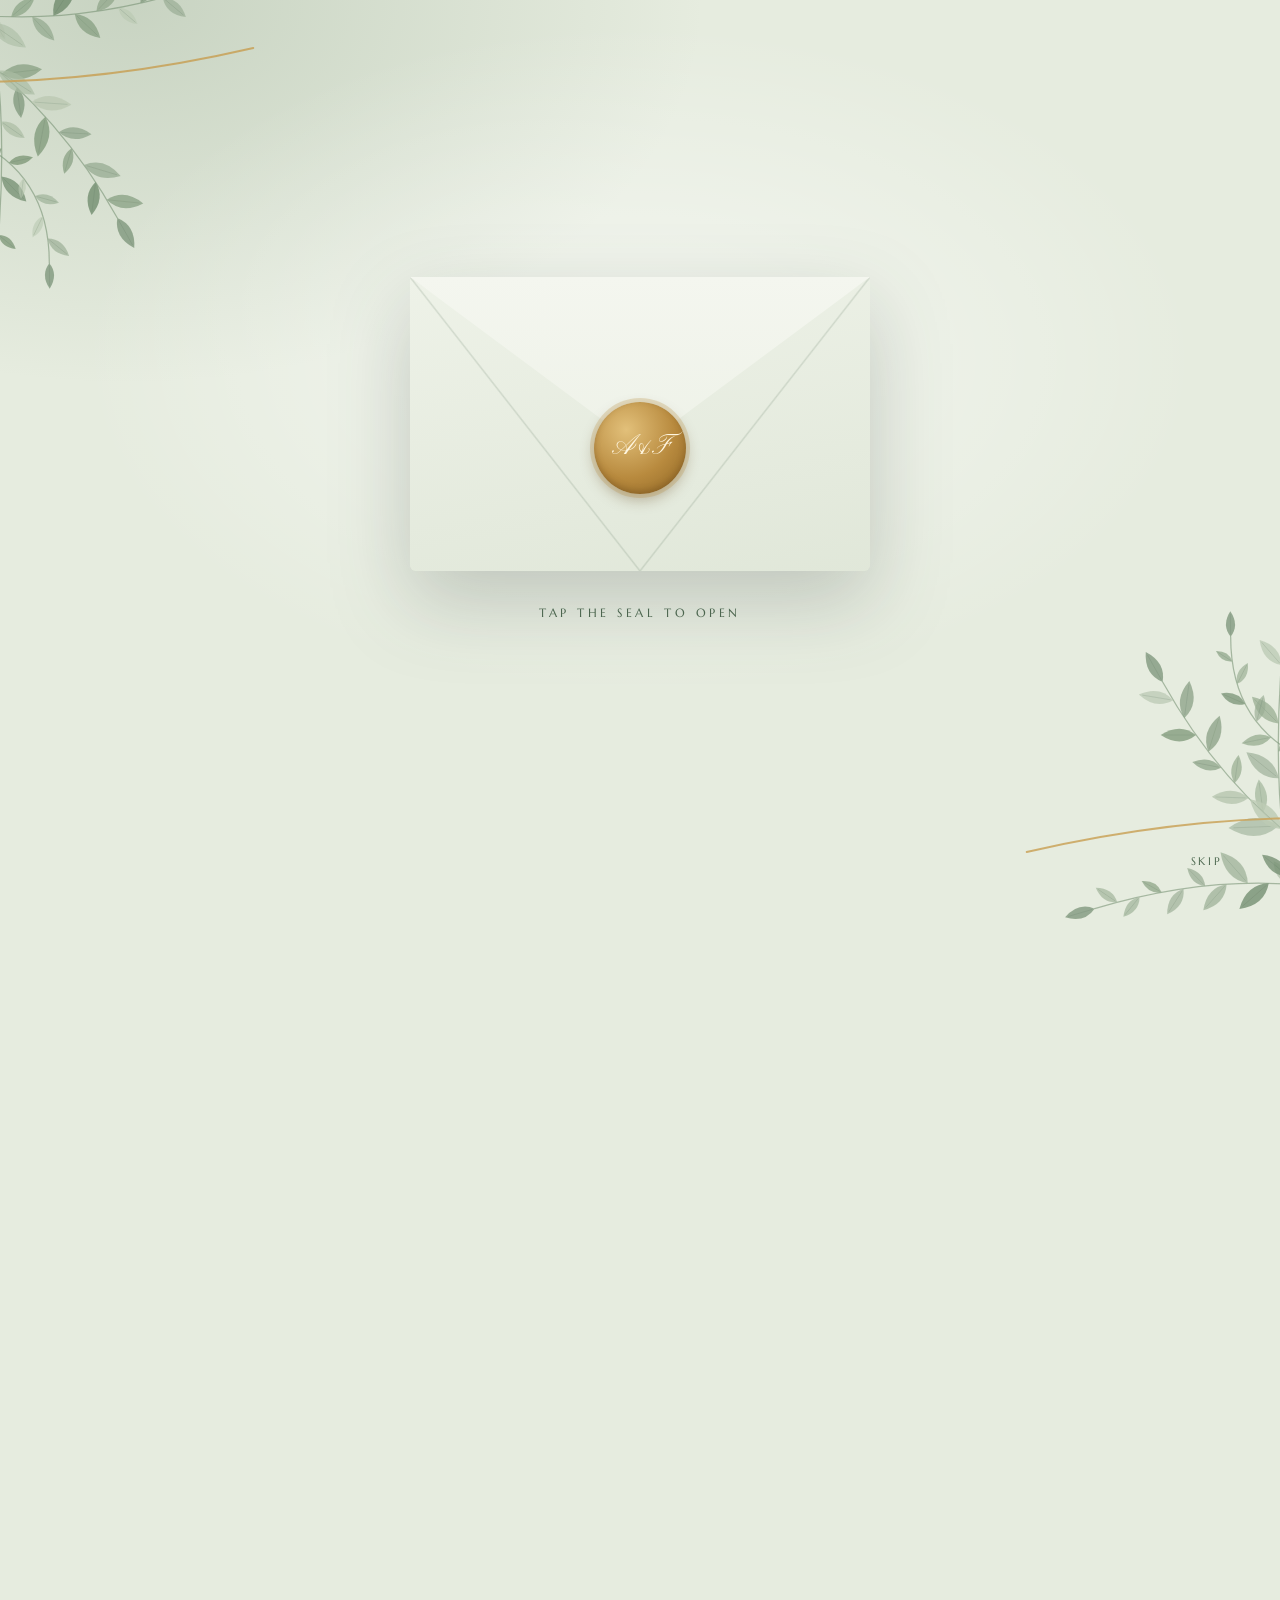
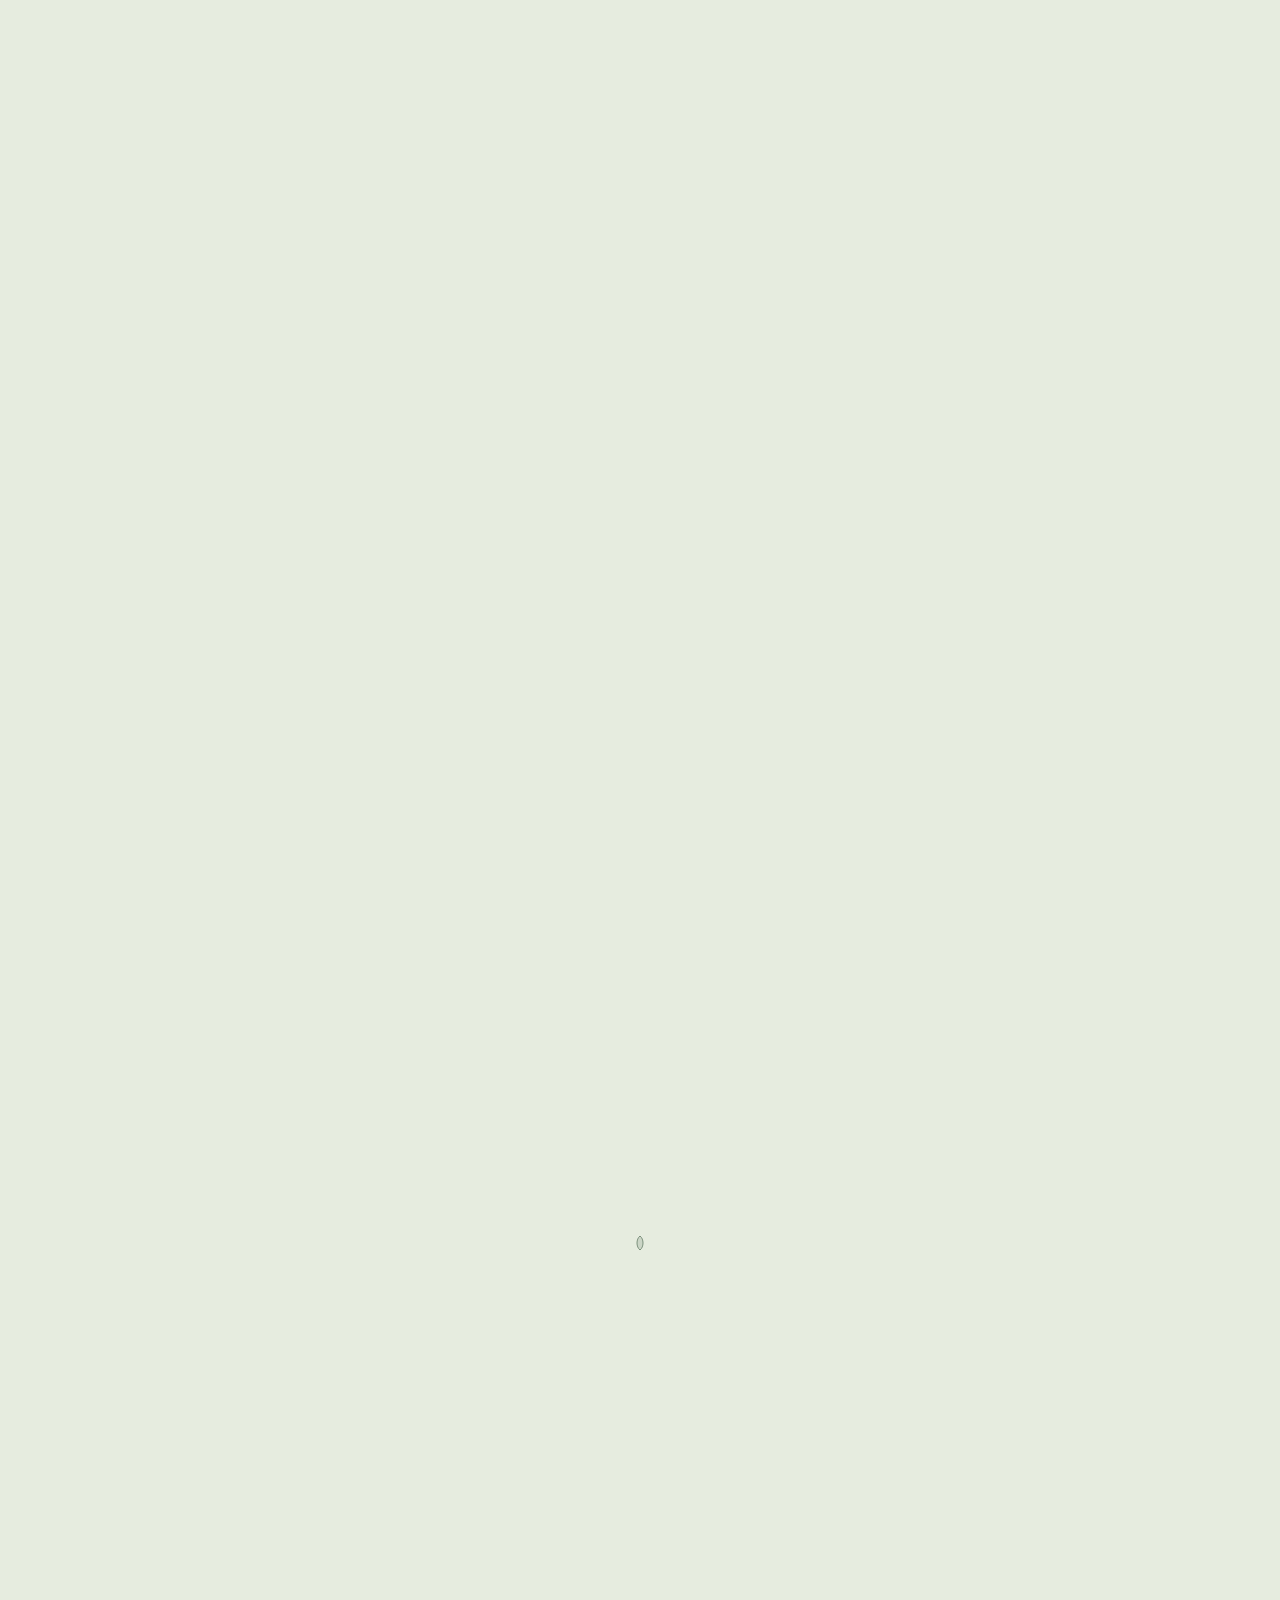
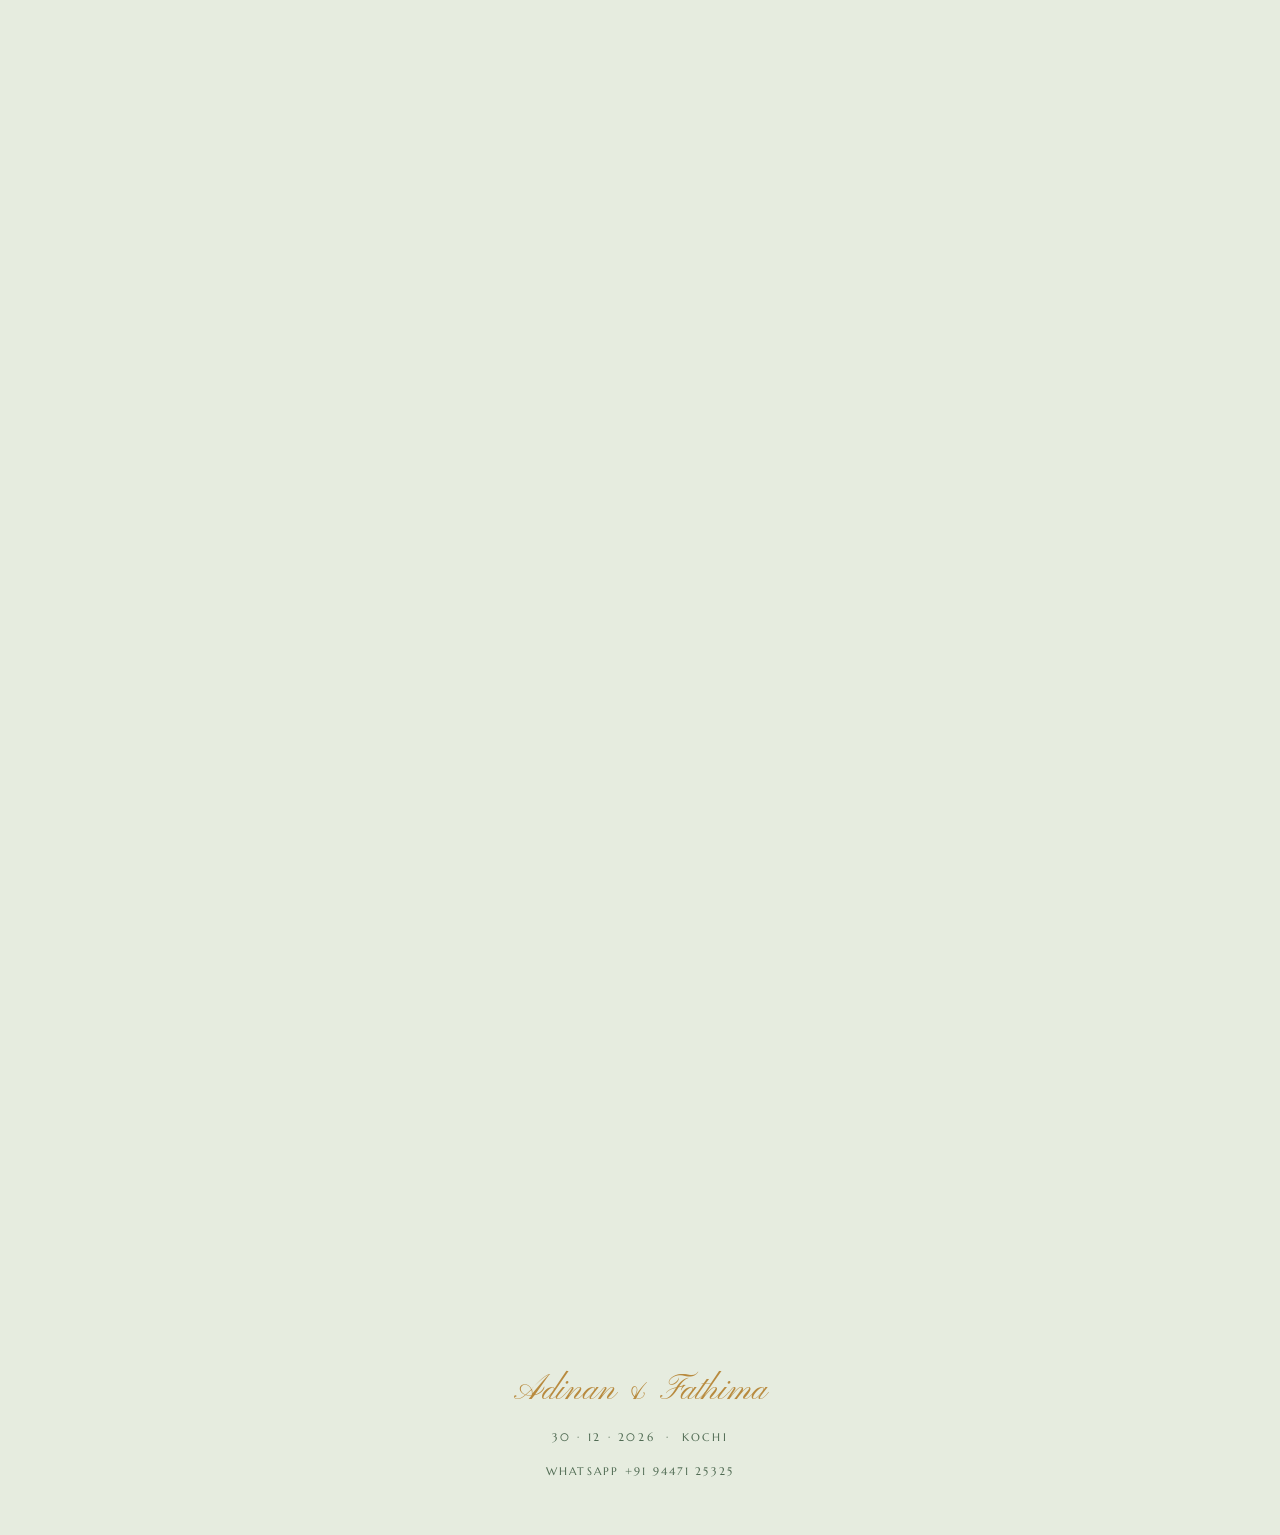
==== index.html @ 6f7add79 "Add bride, family sign-off and WhatsApp contact - Fathima Nazneen alongside Adinan AV in the envelop" ====
<!doctype html>
<html lang="en">
<head>
<meta charset="utf-8">
<meta name="viewport" content="width=device-width, initial-scale=1, viewport-fit=cover">
<title>Adinan &amp; Fathima's Engagement</title>
<meta name="description" content="Abdul Vahab & Najeema K invite you to the engagement of their son Adinan AV with Fathima Nazneen. 30 December 2026, 5:00 PM, CIAL Golf Course, Nedumbassery, Kochi.">
<meta property="og:title" content="Adinan &amp; Fathima's Engagement · 30 December 2026">
<meta property="og:description" content="5:00 PM · CIAL Golf Course, Nedumbassery, Kochi. Your presence and blessings would honour us.">
<meta property="og:type" content="website">
<meta name="theme-color" content="#e6ecdf">
<link rel="icon" href="favicon.svg" type="image/svg+xml">
<link rel="preconnect" href="https://fonts.googleapis.com">
<link rel="preconnect" href="https://fonts.gstatic.com" crossorigin>
<link rel="stylesheet" href="https://fonts.googleapis.com/css2?family=Pinyon+Script&family=Marcellus&family=EB+Garamond:ital,wght@0,400;0,500;1,400;1,500&display=swap">
<link rel="stylesheet" href="css/style.css">
<script>document.documentElement.classList.add("js")</script>
<script src="js/main.js" defer></script>
</head>
<body>
<div class="intro" id="intro" aria-label="Invitation envelope">
  <div class="leaves leaves--tl" aria-hidden="true"><svg viewBox="0 0 300 300" data-leaves="83"></svg></div>
  <div class="leaves leaves--br" aria-hidden="true"><svg viewBox="0 0 300 300" data-leaves="97"></svg></div>
  <div class="env">
    <div class="env__back"></div>
    <div class="env__letter" aria-hidden="true">
      <small>You are invited</small>
      <span class="script">Adinan</span>
      <small>&amp;</small>
      <span class="script">Fathima Nazneen</span>
      <small>30 · 12 · 2026</small>
    </div>
    <div class="env__front"></div>
    <div class="env__flap"></div>
    <button class="env__seal" type="button" id="intro-open" aria-label="Open the invitation">A&amp;F</button>
  </div>
  <p class="intro__hint">Tap the seal to open</p>
  <button class="intro__skip" type="button" id="intro-skip">Skip</button>
</div>
<div class="progress" aria-hidden="true"></div>
<header class="nav">
  <a class="nav__brand" href="index.html" aria-label="Home">A&amp;F</a>
  <button class="nav__toggle" type="button" aria-expanded="false" aria-controls="menu" aria-label="Menu">
    <svg viewBox="0 0 24 24" fill="none" stroke="currentColor" stroke-width="1.6" stroke-linecap="round"><path d="M4 8h16M4 16h16"/></svg>
  </button>
  <ul class="nav__links" id="menu">
    <li><a href="index.html" aria-current="page">Invitation</a></li>
    <li><a href="evening.html">The Evening</a></li>
    <li><a href="venue.html">Venue</a></li>
    <li><a href="rsvp.html">RSVP</a></li>
  </ul>
</header>

<main>
  <!-- Hero -->
  <section class="hero" aria-labelledby="hero-name">
    <canvas class="gold" data-seed="7" aria-hidden="true"></canvas>
    <div class="leaves leaves--tl" data-parallax="-.25" data-axis="x" aria-hidden="true"><svg viewBox="0 0 300 300" data-leaves="11"></svg></div>
    <div class="leaves leaves--br" data-parallax=".25" data-axis="x" aria-hidden="true"><svg viewBox="0 0 300 300" data-leaves="29"></svg></div>
    <div class="hero__inner">
      <p class="eyebrow" data-reveal="blur">You are invited to the engagement of</p>
      <h1 class="hero__name script gold-text" id="hero-name"><span>Adinan AV</span><span class="hero__amp">&amp;</span><span>Fathima Nazneen</span></h1>
      <p class="hero__meta" data-reveal style="--d:.9s"><span>30 December 2026</span><span>5:00 PM</span><span>Kochi</span></p>
    </div>
    <a class="scroll-cue" href="#letter">Scroll<i></i></a>
  </section>

  <!-- Letter -->
  <section class="section" id="letter">
    <article class="letter" data-reveal="zoom">
      <p class="eyebrow">Engagement Ceremony</p>
      <p class="salute" data-reveal style="--d:.15s">Dear Loved Ones,</p>
      <p data-reveal style="--d:.3s">We cordially invite you to witness the engagement of our son,</p>
      <p class="name script gold-text" data-reveal style="--d:.45s">Adinan AV</p>
      <p class="muted" data-reveal style="--d:.5s;font-style:italic">with</p>
      <p class="name script gold-text" data-reveal style="--d:.55s">Fathima Nazneen</p>
      <p data-reveal style="--d:.6s">Please join us for an evening of celebration and happiness.</p>
      <svg class="ornament" viewBox="0 0 180 18" aria-hidden="true" fill="none" stroke="currentColor" stroke-width="1" data-draw-host>
        <path data-draw d="M2 9h62M116 9h62"/>
        <path d="M90 2c-4 3-4 11 0 14c4-3 4-11 0-14z" fill="currentColor" fill-opacity=".25"/>
        <path d="M90 9c-6-5-14-5-20 0c6 5 14 5 20 0zM90 9c6-5 14-5 20 0c-6 5-14 5-20 0z" fill="currentColor" fill-opacity=".12"/>
      </svg>
    </article>
  </section>

  <!-- Details + countdown -->
  <section class="section" aria-labelledby="when-title">
    <svg class="vine" viewBox="0 0 120 1000" preserveAspectRatio="none" aria-hidden="true" data-draw-host>
      <path data-draw d="M60 0 C 10 120, 110 220, 60 340 S 10 560, 60 680 S 110 900, 60 1000"/>
    </svg>
    <div class="wrap wrap--wide">
      <p class="eyebrow" data-reveal>When &amp; where</p>
      <h2 class="title" id="when-title" data-reveal style="--d:.1s">An evening on the greens</h2>
      <div class="details panel" data-reveal style="--d:.2s">
        <div class="detail" data-reveal="left" style="--d:.35s">
          <svg viewBox="0 0 24 24" fill="none" stroke="currentColor" stroke-width="1.4" stroke-linecap="round" stroke-linejoin="round" aria-hidden="true"><rect x="3.5" y="5" width="17" height="15.5" rx="2.5"/><path d="M3.5 10h17M8 3v4M16 3v4"/></svg>
          <span class="detail__label">Date</span>
          <span class="detail__value">December 30, 2026</span>
          <span class="detail__sub">Wednesday</span>
        </div>
        <div class="detail" data-reveal style="--d:.45s">
          <svg viewBox="0 0 24 24" fill="none" stroke="currentColor" stroke-width="1.4" stroke-linecap="round" stroke-linejoin="round" aria-hidden="true"><circle cx="12" cy="12" r="8.5"/><path d="M12 7.5V12l3 2"/></svg>
          <span class="detail__label">Time</span>
          <span class="detail__value">5:00 PM</span>
          <span class="detail__sub">Evening</span>
        </div>
        <div class="detail detail--wide" data-reveal="right" style="--d:.55s">
          <svg viewBox="0 0 24 24" fill="none" stroke="currentColor" stroke-width="1.4" stroke-linecap="round" stroke-linejoin="round" aria-hidden="true"><path d="M12 21s-6.5-6.2-6.5-11a6.5 6.5 0 0 1 13 0c0 4.8-6.5 11-6.5 11z"/><circle cx="12" cy="10" r="2.3"/></svg>
          <span class="detail__label">Venue</span>
          <span class="detail__value">CIAL Golf Course<br>Nedumbassery, Kochi</span>
          <span class="detail__sub">Beside Cochin International Airport</span>
        </div>
      </div>

      <p class="eyebrow" data-reveal style="margin-top:2rem">Counting the days</p>
      <div class="countdown" data-countdown data-reveal="zoom" aria-label="Countdown to the engagement">
        <div class="unit"><b data-cd="d">--</b><span>Days</span></div>
        <div class="unit"><b data-cd="h">--</b><span>Hours</span></div>
        <div class="unit"><b data-cd="m">--</b><span>Mins</span></div>
        <div class="unit"><b data-cd="s">--</b><span>Secs</span></div>
      </div>
      <p class="lede muted" data-countdown-done hidden></p>
    </div>
  </section>

  <!-- Blessing -->
  <section class="section">
    <div class="wrap">
      <p class="lede" data-reveal="blur">Your presence and blessings would honour us greatly as we celebrate this new chapter in the lives of Adinan and Fathima Nazneen.</p>
      <svg class="ornament" viewBox="0 0 180 18" aria-hidden="true" fill="none" stroke="currentColor" stroke-width="1" data-draw-host>
        <path data-draw d="M2 9h62M116 9h62"/>
        <path d="M90 2c-4 3-4 11 0 14c4-3 4-11 0-14z" fill="currentColor" fill-opacity=".25"/>
      </svg>
      <p class="eyebrow" data-reveal>Your hosts</p>
      <p class="signoff__hosts" data-reveal style="--d:.15s"><span>Abdul Vahab</span> &amp; <span>Najeema K</span></p>
    </div>
  </section>

  <!-- With love from the family -->
  <section class="section" aria-labelledby="love-title" style="padding-top:1rem">
    <div class="wrap">
      <h2 class="love-title script gold-text" id="love-title" data-reveal="blur">With love</h2>
      <ul class="family">
        <li data-reveal style="--d:.05s">Salman AV</li>
        <li data-reveal style="--d:.1s">Safwan AV</li>
        <li data-reveal style="--d:.15s">Nazreen</li>
        <li data-reveal style="--d:.2s">Adhil Abdul Azeez</li>
        <li data-reveal style="--d:.25s">Ashik Abdul Azeez</li>
        <li data-reveal style="--d:.3s">Ayisha</li>
        <li data-reveal style="--d:.35s">Fathima</li>
      </ul>
      <p class="family__all" data-reveal="zoom" style="--d:.4s">&amp; the whole family<span>Puthen Veedu</span></p>
    </div>
  </section>

  <!-- Contact -->
  <section class="section" aria-labelledby="contact-title" style="padding-top:0">
    <div class="wrap">
      <div class="contact panel" data-reveal="zoom">
        <p class="eyebrow" id="contact-title">Contact</p>
        <p class="contact__number" id="wa-number">+91 94471 25325</p>
        <div class="actions">
          <a class="btn btn--primary" href="https://wa.me/919447125325" target="_blank" rel="noopener"><svg viewBox="0 0 24 24" fill="none" stroke="currentColor" stroke-width="1.6" stroke-linecap="round" stroke-linejoin="round" aria-hidden="true"><path d="M4 20l1.3-3.9A8 8 0 1 1 8 19z"/></svg>
            WhatsApp us
          </a>
          <button class="btn" type="button" data-copy="#wa-number"><span>Copy number</span></button>
        </div>
      </div>
    </div>
  </section>

  <!-- More pages -->
  <section class="section" aria-labelledby="more-title">
    <div class="wrap wrap--wide">
      <p class="eyebrow" data-reveal id="more-title">Plan your evening</p>
      <div class="cards">
        <a class="card-link" href="evening.html" data-reveal style="--d:.05s">
          <span class="eyebrow">Wednesday · 5:00 PM</span>
          <h3>The Evening</h3>
          <p>The date, the hour, and a reminder for your calendar.</p>
          <span class="arrow">Read more →</span>
        </a>
        <a class="card-link" href="venue.html" data-reveal style="--d:.15s">
          <span class="eyebrow">Nedumbassery</span>
          <h3>The Venue</h3>
          <p>How to reach CIAL Golf Course from the airport, Aluva and Kochi city.</p>
          <span class="arrow">Get directions →</span>
        </a>
        <a class="card-link" href="rsvp.html" data-reveal style="--d:.25s">
          <span class="eyebrow">Kindly reply</span>
          <h3>RSVP</h3>
          <p>Let the family know if you can join, and how many will come.</p>
          <span class="arrow">Reply now →</span>
        </a>
      </div>
    </div>
  </section>
</main>

<footer class="footer">
  <p class="script">Adinan &amp; Fathima</p>
  <small>30 · 12 · 2026 &nbsp;·&nbsp; Kochi</small>
  <a class="footer__contact" href="https://wa.me/919447125325" target="_blank" rel="noopener">WhatsApp +91 94471 25325</a>
</footer>
</body>
</html>
---- css/style.css ----
/* Adinan's engagement — shared styles.
   Layout: full-bleed scrolling "chapters" on a sage watercolour wash; each page opens with a
   leafy hero, content sits in a calm centred column, gold leaf and vines move with the scroll. */
:root {
  color-scheme: light;
  --wash: #e6ecdf;
  --paper: #f8faf4;
  --sage: #8fa58a;
  --sage-deep: #4f6a52;
  --ink: #26302a;
  --gold: #b88a3e;
  --gold-hi: #e2c07a;
  --line: rgba(79, 106, 82, .28);
  --dusk-1: #f6efe0;
  --dusk-2: #e9c9a0;
  --dusk-3: #6d7f8f;

  --f-script: "Pinyon Script", "Snell Roundhand", "Apple Chancery", cursive;
  --f-display: "Marcellus", "Trajan Pro", "Optima", Georgia, serif;
  --f-body: "EB Garamond", "Garamond", "Iowan Old Style", Georgia, serif;

  --step--1: clamp(.82rem, .78rem + .2vw, .9rem);
  --step-0: clamp(1.06rem, 1rem + .3vw, 1.2rem);
  --step-1: clamp(1.25rem, 1.15rem + .5vw, 1.45rem);
  --step-2: clamp(1.6rem, 1.3rem + 1.4vw, 2.2rem);
  --step-3: clamp(2.2rem, 1.6rem + 3vw, 3.4rem);
  --step-5: clamp(4rem, 2.6rem + 7vw, 7.5rem);

  --gutter: clamp(16px, 5vw, 48px);
  --ease: cubic-bezier(.2, .7, .2, 1);
}

*, *::before, *::after { box-sizing: border-box; }
@view-transition { navigation: auto; }

html { background: var(--wash); scroll-behavior: smooth; }
body {
  margin: 0;
  background:
    radial-gradient(60rem 40rem at 10% 0%, rgba(143,165,138,.35), transparent 60%),
    radial-gradient(50rem 40rem at 100% 100%, rgba(226,192,122,.18), transparent 60%),
    var(--wash);
  background-attachment: fixed;
  color: var(--ink);
  font-family: var(--f-body);
  font-size: var(--step-0);
  line-height: 1.6;
  overflow-x: hidden;
}
img, svg, canvas { max-width: 100%; }
a { color: inherit; }
p { margin: 0; }
h1, h2, h3 { margin: 0; font-weight: 400; text-wrap: balance; }

/* ---------- progress + nav ---------- */
.progress {
  position: fixed; inset: 0 0 auto 0; height: 2px; z-index: 50;
  background: linear-gradient(90deg, var(--gold), var(--gold-hi));
  transform-origin: 0 50%; transform: scaleX(var(--p, 0));
}
.nav {
  position: fixed; inset: 0 0 auto 0; z-index: 40;
  display: flex; align-items: center; justify-content: space-between; gap: 1rem;
  padding: calc(.8rem + env(safe-area-inset-top, 0px)) var(--gutter) .8rem;
  transition: background .4s, box-shadow .4s, padding .4s;
}
.nav.is-solid {
  background: rgba(248, 250, 244, .82);
  backdrop-filter: blur(10px); -webkit-backdrop-filter: blur(10px);
  box-shadow: 0 1px 0 var(--line);
}
.nav__brand { font-family: var(--f-script); font-size: 1.9rem; line-height: 1; text-decoration: none; color: var(--gold); }
.nav__links { display: flex; gap: clamp(.8rem, 2.5vw, 2rem); list-style: none; margin: 0; padding: 0; }
.nav__links a {
  font-family: var(--f-display); font-size: .74rem; letter-spacing: .22em; text-transform: uppercase;
  text-decoration: none; color: var(--sage-deep); padding-block: .4rem; position: relative;
}
.nav__links a::after {
  content: ""; position: absolute; left: 0; right: 0; bottom: 0; height: 1px; background: var(--gold);
  transform: scaleX(0); transform-origin: 0 50%; transition: transform .35s var(--ease);
}
.nav__links a:hover::after, .nav__links a[aria-current="page"]::after { transform: scaleX(1); }
.nav__toggle { display: none; }

@media (max-width: 680px) {
  .nav__toggle {
    display: grid; place-items: center; width: 44px; height: 44px; border-radius: 50%;
    border: 1px solid var(--line); background: rgba(255,255,255,.6); color: var(--sage-deep); cursor: pointer;
  }
  .nav__toggle svg { width: 20px; height: 20px; }
  .nav__links {
    position: fixed; inset: 0; z-index: -1;
    flex-direction: column; align-items: center; justify-content: center; gap: 2rem;
    background: rgba(248, 250, 244, .97);
    opacity: 0; visibility: hidden; transition: opacity .35s, visibility .35s;
  }
  .nav__links a { font-size: 1rem; }
  .nav.is-open .nav__links { opacity: 1; visibility: visible; }
}

/* ---------- shared building blocks ---------- */
.section { position: relative; padding: clamp(5rem, 12vw, 9rem) var(--gutter); }
.wrap { max-width: 40rem; margin: 0 auto; display: grid; gap: clamp(1.2rem, 3vw, 1.8rem); justify-items: center; text-align: center; }
.wrap--wide { max-width: 64rem; }
.wrap > * { min-width: 0; max-width: 100%; }

.eyebrow { font-family: var(--f-display); font-size: var(--step--1); letter-spacing: .32em; text-transform: uppercase; color: var(--sage-deep); }
.script { font-family: var(--f-script); }
.gold-text {
  background: linear-gradient(100deg, #9a6f2a 0%, var(--gold) 30%, var(--gold-hi) 50%, var(--gold) 70%, #8e6524 100%);
  background-size: 200% 100%;
  -webkit-background-clip: text; background-clip: text; color: transparent;
  animation: sheen 7s ease-in-out infinite;
}
@keyframes sheen { 0%, 100% { background-position: 0% 0; } 50% { background-position: 100% 0; } }

.title { font-family: var(--f-display); font-size: var(--step-3); line-height: 1.15; letter-spacing: .02em; }
.lede { font-size: var(--step-1); font-style: italic; text-wrap: pretty; }
.muted { color: var(--sage-deep); }

.ornament { width: 180px; height: 18px; color: var(--sage-deep); opacity: .7; }

.btn {
  display: inline-flex; align-items: center; gap: .55rem;
  font-family: var(--f-display); font-size: .78rem; letter-spacing: .18em; text-transform: uppercase;
  text-decoration: none; cursor: pointer;
  padding: .9rem 1.4rem; border-radius: 999px;
  border: 1px solid var(--sage-deep); color: var(--sage-deep); background: rgba(255,255,255,.5);
  transition: background .25s, color .25s, transform .25s, box-shadow .25s;
}
.btn svg { width: 16px; height: 16px; flex: none; }
.btn--primary { background: var(--sage-deep); color: var(--paper); }
.btn:hover { transform: translateY(-2px); box-shadow: 0 10px 22px -12px rgba(38,48,42,.55); }
.btn--primary:hover { background: var(--ink); border-color: var(--ink); }
.btn:not(.btn--primary):hover { background: var(--paper); }
.btn:focus-visible, a:focus-visible, button:focus-visible, input:focus-visible, textarea:focus-visible { outline: 2px solid var(--gold); outline-offset: 3px; }
.actions { display: flex; flex-wrap: wrap; gap: .8rem; justify-content: center; }

.panel {
  background: rgba(255,255,255,.5);
  border: 1px solid var(--line);
  border-radius: 20px;
  backdrop-filter: blur(3px); -webkit-backdrop-filter: blur(3px);
}

/* ---------- hero ---------- */
.hero {
  position: relative; min-height: 100svh;
  display: grid; place-items: center;
  padding: 7rem var(--gutter) 6rem;
  overflow: hidden; isolation: isolate;
}
.hero__inner { position: relative; z-index: 2; display: grid; gap: 1.2rem; justify-items: center; text-align: center; }
.hero__name { font-size: var(--step-5); line-height: 1; padding: .1em .25em; }
.hero__meta { font-family: var(--f-display); letter-spacing: .26em; text-transform: uppercase; font-size: var(--step--1); color: var(--sage-deep); display: flex; flex-wrap: wrap; justify-content: center; gap: .4rem 1rem; }
.hero__meta span + span::before { content: "·"; margin-right: 1rem; color: var(--gold); }
@media (max-width: 600px) {
  .hero__meta { flex-direction: column; align-items: center; }
  .hero__meta span + span::before { content: none; }
}
.hero canvas.gold { position: absolute; inset: 0; width: 100%; height: 100%; z-index: 0; pointer-events: none; }
.leaves { position: absolute; z-index: 1; pointer-events: none; width: clamp(200px, 38vw, 440px); }
.leaves--tl { top: -20px; left: -30px; }
.leaves--br { bottom: -20px; right: -30px; }
.leaves--br svg { transform: rotate(180deg); }
.leaves svg { width: 100%; height: auto; display: block; }

.scroll-cue {
  position: absolute; bottom: 1.6rem; left: 50%; translate: -50% 0; z-index: 2;
  display: grid; justify-items: center; gap: .5rem;
  font-family: var(--f-display); font-size: .68rem; letter-spacing: .3em; text-transform: uppercase; color: var(--sage-deep);
  text-decoration: none;
}
.scroll-cue i { width: 1px; height: 42px; background: linear-gradient(var(--sage-deep), transparent); transform-origin: top; animation: cue 2.2s var(--ease) infinite; }
@keyframes cue { 0% { transform: scaleY(0); } 50% { transform: scaleY(1); } 100% { transform: scaleY(1); opacity: 0; } }

/* ---------- invitation letter ---------- */
.letter {
  max-width: 40rem; margin: 0 auto; position: relative;
  background: var(--paper);
  border-radius: 6px;
  padding: clamp(2.5rem, 8vw, 4.5rem) clamp(1.4rem, 6vw, 4rem);
  box-shadow: 0 40px 80px -40px rgba(38,48,42,.4), 0 2px 6px rgba(38,48,42,.06);
  display: grid; gap: 1.4rem; justify-items: center; text-align: center;
  background-image:
    radial-gradient(28rem 18rem at 30% 30%, rgba(143,165,138,.16), transparent 70%),
    radial-gradient(22rem 16rem at 80% 80%, rgba(143,165,138,.14), transparent 70%);
}
.letter .salute { font-size: var(--step-1); font-style: italic; }
.letter .name { font-size: var(--step-3); line-height: 1.1; }

/* ---------- detail band ---------- */
.details { width: 100%; display: grid; grid-template-columns: repeat(3, 1fr); }
.detail { display: grid; justify-items: center; align-content: start; gap: .35rem; padding: 1.4rem 1rem; min-width: 0; }
.detail + .detail { border-left: 1px solid var(--line); }
.detail svg { width: 28px; height: 28px; color: var(--sage-deep); }
.detail__label { font-family: var(--f-display); font-size: .7rem; letter-spacing: .24em; text-transform: uppercase; color: var(--sage-deep); }
.detail__value { font-style: italic; font-weight: 500; line-height: 1.3; }
.detail__sub { font-size: var(--step--1); color: var(--sage-deep); line-height: 1.3; }
@media (max-width: 600px) {
  .details { grid-template-columns: 1fr 1fr; }
  .detail--wide { grid-column: 1 / -1; border-left: 0 !important; border-top: 1px solid var(--line); }
}

/* ---------- countdown ---------- */
.countdown { display: flex; gap: clamp(.4rem, 2vw, 1rem); justify-content: center; }
.unit {
  display: grid; justify-items: center; width: clamp(4rem, 18vw, 6rem); padding-block: .8rem .6rem;
  border-radius: 14px; background: linear-gradient(180deg, rgba(255,255,255,.8), rgba(255,255,255,.35));
  border: 1px solid rgba(184,138,62,.35);
}
.unit b { font-family: var(--f-display); font-weight: 400; font-size: clamp(1.6rem, 1.1rem + 2.2vw, 2.6rem); font-variant-numeric: tabular-nums; line-height: 1.1; }
.unit span { font-family: var(--f-display); font-size: .62rem; letter-spacing: .2em; text-transform: uppercase; color: var(--sage-deep); }

/* ---------- page cards (links to other pages) ---------- */
.cards { display: grid; grid-template-columns: repeat(auto-fit, minmax(min(100%, 15rem), 1fr)); gap: 1.2rem; width: 100%; }
.card-link {
  display: grid; gap: .6rem; text-align: left; text-decoration: none;
  padding: 1.8rem 1.6rem; border-radius: 20px;
  background: rgba(255,255,255,.55); border: 1px solid var(--line);
  transition: transform .4s var(--ease), box-shadow .4s, background .4s;
}
.card-link:hover { transform: translateY(-6px); background: var(--paper); box-shadow: 0 24px 40px -24px rgba(38,48,42,.45); }
.card-link .eyebrow { font-size: .7rem; }
.card-link h3 { font-family: var(--f-script); font-size: 2.4rem; line-height: 1.1; color: var(--ink); }
.card-link p { color: var(--sage-deep); font-size: var(--step--1); }
.card-link .arrow { font-family: var(--f-display); font-size: .72rem; letter-spacing: .2em; text-transform: uppercase; color: var(--gold); }

/* ---------- vine drawn on scroll ---------- */
.vine { position: absolute; left: 50%; top: 0; height: 100%; width: 120px; translate: -50% 0; z-index: -1; pointer-events: none; opacity: .5; }
.vine path { fill: none; stroke: var(--gold); stroke-width: 1.4; stroke-linecap: round; }

/* ---------- sign-off ---------- */
.signoff__hosts { font-family: var(--f-script); font-size: var(--step-3); line-height: 1.2; }
.signoff__hosts span { white-space: nowrap; }

/* ---------- footer ---------- */
.footer { text-align: center; padding: 3rem var(--gutter) calc(3rem + env(safe-area-inset-bottom, 0px)); display: grid; gap: .6rem; justify-items: center; }
.footer .script { font-size: 2.2rem; color: var(--gold); }
.footer small { font-family: var(--f-display); letter-spacing: .24em; text-transform: uppercase; font-size: .68rem; color: var(--sage-deep); }

/* ---------- scroll reveal ---------- */
.js [data-reveal] {
  opacity: 0; transform: translateY(28px);
  transition: opacity 1s var(--ease), transform 1s var(--ease), filter 1s var(--ease);
  transition-delay: var(--d, 0s);
}
.js [data-reveal="left"]  { transform: translateX(-40px); }
.js [data-reveal="right"] { transform: translateX(40px); }
.js [data-reveal="zoom"]  { transform: scale(.94); }
.js [data-reveal="blur"]  { transform: none; filter: blur(8px); }
.js [data-reveal].is-in { opacity: 1; transform: none; filter: none; }

.js .hero__name { animation: write 2.2s cubic-bezier(.6,.1,.3,1) .3s both, sheen 7s ease-in-out 2.5s infinite; }
@keyframes write { from { clip-path: inset(-30% 100% -30% -15%); transform: translateY(8px); } to { clip-path: inset(-30% -20% -30% -15%); transform: none; } }

@media (prefers-reduced-motion: reduce) {
  html { scroll-behavior: auto; }
  .js [data-reveal], .js .hero__name { opacity: 1 !important; transform: none !important; filter: none !important; animation: none !important; transition: none !important; }
  .gold-text, .scroll-cue i { animation: none; }
  [data-parallax] { transform: none !important; }
}

/* ---------- The Evening page ---------- */
.dusk { position: fixed; inset: 0; z-index: -1; pointer-events: none;
  background: linear-gradient(180deg, var(--dusk-1), var(--dusk-2) 60%, var(--dusk-3));
  opacity: var(--dusk, 0); }
.bigdate { display: grid; justify-items: center; line-height: .9; }
.bigdate__day { font-family: var(--f-display); font-size: clamp(7rem, 4rem + 18vw, 14rem); color: var(--ink); }
.bigdate__month { font-family: var(--f-script); font-size: var(--step-3); color: var(--gold); margin-top: -.3em; }
.bigdate__year { font-family: var(--f-display); letter-spacing: .6em; margin-right: -.6em; font-size: var(--step-0); color: var(--sage-deep); }
.clock { width: min(240px, 60vw); height: auto; }
.clock .face { fill: rgba(255,255,255,.6); stroke: var(--line); }
.clock .tick { stroke: var(--sage-deep); stroke-width: 1.5; stroke-linecap: round; }
.clock .hand { stroke: var(--ink); stroke-linecap: round; transform-origin: 100px 100px; }
.clock .hand--h { stroke-width: 4; }
.clock .hand--m { stroke-width: 2.5; }
.clock .pin { fill: var(--gold); }
.sun { width: 90px; height: 90px; border-radius: 50%;
  background: radial-gradient(circle at 40% 40%, #fff2cf, var(--gold-hi) 45%, var(--gold) 80%);
  box-shadow: 0 0 60px 20px rgba(226,192,122,.45); }
.horizon { position: relative; width: 100%; max-width: 40rem; height: 200px; overflow: hidden; border-bottom: 1px solid var(--line); }
.horizon .sun { position: absolute; left: 50%; translate: -50% 0; top: var(--sun-y, 20px); }

/* ---------- Venue page ---------- */
.route { width: 100%; max-width: 46rem; height: auto; }
.route .road { fill: none; stroke: var(--line); stroke-width: 10; stroke-linecap: round; }
.route .drawn { fill: none; stroke: var(--gold); stroke-width: 3; stroke-linecap: round; }
.route .stop { fill: var(--paper); stroke: var(--sage-deep); stroke-width: 2; }
.route text { font-family: var(--f-display); font-size: 13px; letter-spacing: .14em; text-transform: uppercase; fill: var(--sage-deep); }
.route .pin { fill: var(--gold); }
.address { padding: 1.8rem 1.6rem; display: grid; gap: .5rem; justify-items: center; width: 100%; max-width: 30rem; }
.address strong { font-family: var(--f-script); font-weight: 400; font-size: clamp(2.2rem, 1.8rem + 2vw, 2.8rem); line-height: 1.1; }
.address__line { font-style: italic; }
.ways { display: grid; grid-template-columns: repeat(auto-fit, minmax(min(100%, 16rem), 1fr)); gap: 1.2rem; width: 100%; text-align: left; }
.way { padding: 1.6rem; display: grid; gap: .5rem; align-content: start; }
.way h3 { font-family: var(--f-display); font-size: 1rem; letter-spacing: .14em; text-transform: uppercase; color: var(--sage-deep); }

/* ---------- RSVP page ---------- */
.form { width: 100%; max-width: 32rem; padding: clamp(1.6rem, 5vw, 2.6rem); display: grid; gap: 1.3rem; text-align: left; }
.field { display: grid; gap: .4rem; }
.field label, .field legend { font-family: var(--f-display); font-size: .72rem; letter-spacing: .2em; text-transform: uppercase; color: var(--sage-deep); padding: 0; }
.field input[type="text"], .field input[type="tel"], .field textarea {
  font: inherit; color: var(--ink); width: 100%;
  padding: .75rem .9rem; border-radius: 12px; border: 1px solid var(--line); background: rgba(255,255,255,.75);
}
.field textarea { min-height: 6rem; resize: vertical; }
fieldset.field { border: 0; margin: 0; padding: 0; }
.choice { display: flex; flex-wrap: wrap; gap: .6rem; }
.choice label {
  flex: 1 1 10rem; display: flex; gap: .6rem; align-items: center; cursor: pointer;
  font-family: var(--f-body); font-size: var(--step-0); letter-spacing: 0; text-transform: none; color: var(--ink);
  padding: .75rem .9rem; border-radius: 12px; border: 1px solid var(--line); background: rgba(255,255,255,.6);
  transition: border-color .2s, background .2s;
}
.choice input { accent-color: var(--sage-deep); }
.choice label:has(input:checked) { border-color: var(--sage-deep); background: var(--paper); }
.stepper { display: inline-flex; align-items: center; border: 1px solid var(--line); border-radius: 999px; background: rgba(255,255,255,.75); width: max-content; }
.stepper button { width: 44px; height: 44px; border: 0; background: none; font-size: 1.3rem; color: var(--sage-deep); cursor: pointer; border-radius: 50%; }
.stepper output { min-width: 2.5rem; text-align: center; font-family: var(--f-display); font-size: 1.2rem; font-variant-numeric: tabular-nums; }
.error { color: #9a3b2a; font-size: var(--step--1); }
.result { width: 100%; max-width: 32rem; padding: 1.8rem; display: grid; gap: 1rem; justify-items: center; }
.result pre { white-space: pre-wrap; font-family: var(--f-body); font-size: var(--step-0); text-align: left; margin: 0; width: 100%; padding: 1rem; border-radius: 12px; background: rgba(255,255,255,.75); border: 1px dashed var(--line); }


/* ---------- envelope intro (home page) ---------- */
:root { --env: #eef2e8; --env-shade: #dbe3d3; --env-edge: rgba(79,106,82,.18); }
.intro { display: none; }
.js .intro {
  position: fixed; inset: 0; z-index: 100;
  display: grid; place-items: center; align-content: center; gap: 2rem;
  padding: 16px;
  background:
    radial-gradient(50rem 30rem at 50% 40%, rgba(255,255,255,.55), transparent 70%),
    radial-gradient(60rem 40rem at 10% 0%, rgba(143,165,138,.35), transparent 60%),
    var(--wash);
  transition: opacity .8s var(--ease), visibility .8s;
}
.intro.is-done { opacity: 0; visibility: hidden; pointer-events: none; }
.intro .leaves { width: clamp(160px, 30vw, 340px); opacity: .9; }
.intro__hint {
  font-family: var(--f-display); font-size: .74rem; letter-spacing: .3em; text-transform: uppercase; color: var(--sage-deep);
  animation: hint 2.4s ease-in-out infinite;
}
@keyframes hint { 50% { opacity: .45; } }
.intro__skip {
  position: absolute; right: var(--gutter); bottom: calc(1.4rem + env(safe-area-inset-bottom, 0px));
  font-family: var(--f-display); font-size: .7rem; letter-spacing: .24em; text-transform: uppercase;
  background: none; border: 0; color: var(--sage-deep); cursor: pointer; padding: .6rem;
}

.env {
  --w: min(84vw, 460px);
  position: relative; width: var(--w); height: calc(var(--w) * .64);
  perspective: 1400px;
  filter: drop-shadow(0 30px 40px rgba(38,48,42,.22));
  animation: env-in 1s var(--ease) both;
}
@keyframes env-in { from { transform: translateY(30px) scale(.96); opacity: 0; } }
.env > * { position: absolute; }
.env__back { inset: 0; background: var(--env-shade); border-radius: 6px; }
.env__letter {
  left: 6%; right: 6%; top: 6%; height: 88%;
  background: var(--paper); border-radius: 4px;
  display: grid; place-content: center; justify-items: center; gap: .3rem; text-align: center;
  box-shadow: 0 1px 4px rgba(38,48,42,.12);
  background-image: radial-gradient(14rem 8rem at 50% 50%, rgba(143,165,138,.16), transparent 70%);
  transition: transform 1s var(--ease) .95s;
  z-index: 2;
}
.env__letter .script { font-size: calc(var(--w) * .13); line-height: 1.1; color: var(--gold); }
.env__letter small { font-family: var(--f-display); font-size: .66rem; letter-spacing: .26em; text-transform: uppercase; color: var(--sage-deep); }
.env__front {
  inset: 0; z-index: 3; border-radius: 0 0 6px 6px;
  background: linear-gradient(170deg, var(--env), var(--env-shade) 140%);
  clip-path: polygon(0 0, 50% 56%, 100% 0, 100% 100%, 0 100%);
}
.env__front::after {
  /* the two side folds */
  content: ""; position: absolute; inset: 0;
  background:
    linear-gradient(to top right, transparent 49.6%, var(--env-edge) 50%, transparent 50.4%) left bottom / 50% 100% no-repeat,
    linear-gradient(to top left, transparent 49.6%, var(--env-edge) 50%, transparent 50.4%) right bottom / 50% 100% no-repeat;
}
.env__flap {
  left: 0; right: 0; top: 0; height: 58%; z-index: 4;
  background: linear-gradient(180deg, #f4f6ef, var(--env));
  clip-path: polygon(0 0, 100% 0, 50% 100%);
  transform-origin: 50% 0;
  transition: transform .9s cubic-bezier(.5,.05,.3,1) .25s, z-index 0s linear .7s;
}
.env__seal {
  left: 50%; top: 58%; translate: -50% -50%; z-index: 5;
  width: calc(var(--w) * .2); aspect-ratio: 1; border-radius: 50%; border: 0; cursor: pointer;
  display: grid; place-items: center;
  font-family: var(--f-script); font-size: calc(var(--w) * .1); line-height: 1; color: #fff6e0;
  background: radial-gradient(circle at 35% 30%, var(--gold-hi), var(--gold) 55%, #8e6524);
  box-shadow: 0 0 0 4px rgba(184,138,62,.25), 0 6px 14px rgba(94,64,20,.35), inset 0 -3px 6px rgba(94,64,20,.35);
  transition: transform .45s var(--ease), opacity .4s;
  animation: seal 2.4s ease-in-out infinite;
}
.env__seal:hover { transform: scale(1.06); }
.env__seal:focus-visible { outline: 2px solid var(--sage-deep); outline-offset: 6px; }
@keyframes seal { 50% { box-shadow: 0 0 0 10px rgba(184,138,62,.12), 0 6px 14px rgba(94,64,20,.35), inset 0 -3px 6px rgba(94,64,20,.35); } }

.intro.is-opening .env__seal { transform: scale(.4); opacity: 0; animation: none; }
.intro.is-opening .env__flap { transform: rotateX(180deg); z-index: 1; }
.intro.is-opening .env__letter { transform: translateY(-80%); }
.intro.is-opening .intro__hint, .intro.is-opening .intro__skip { opacity: 0; transition: opacity .3s; }

/* hold the hero animation until the envelope has opened */
.intro-active body { overflow: hidden; }
.intro-active .hero__name { animation-play-state: paused; }

@media (prefers-reduced-motion: reduce) { .js .intro { display: none; } }

/* ---------- couple names, family, contact ---------- */
.hero__name { font-size: clamp(3rem, 1.9rem + 6vw, 6.6rem); line-height: 1.05; }
.hero__name > span { display: block; }
.hero__name .hero__amp { font-size: .5em; line-height: 1.1; }
.env__letter .script { font-size: calc(var(--w) * .085); }
.env__seal { font-size: calc(var(--w) * .06); letter-spacing: -.02em; }
.nav__brand { font-size: 1.6rem; }

.love-title { font-size: var(--step-3); line-height: 1.2; padding-inline: .2em; }
.family {
  list-style: none; margin: 0; padding: 0;
  display: flex; flex-wrap: wrap; justify-content: center; gap: .9rem 2rem;
  max-width: 36rem;
}
.family li { font-size: var(--step-1); font-style: italic; white-space: nowrap; }
.family li + li::before { content: none; }
.family__all {
  display: grid; justify-items: center; gap: .1rem;
  font-family: var(--f-display); font-size: var(--step--1); letter-spacing: .26em; text-transform: uppercase; color: var(--sage-deep);
}
.family__all span { font-family: var(--f-script); font-size: var(--step-3); letter-spacing: 0; text-transform: none; color: var(--gold); line-height: 1.2; }

.contact { padding: 1.8rem 1.6rem; display: grid; gap: .8rem; justify-items: center; width: 100%; max-width: 30rem; }
.contact__number { font-family: var(--f-display); font-size: var(--step-2); letter-spacing: .06em; font-variant-numeric: tabular-nums; }
.footer__contact { font-family: var(--f-display); font-size: .7rem; letter-spacing: .2em; text-transform: uppercase; color: var(--sage-deep); text-decoration: none; padding: .4rem; }
.footer__contact:hover { color: var(--gold); }
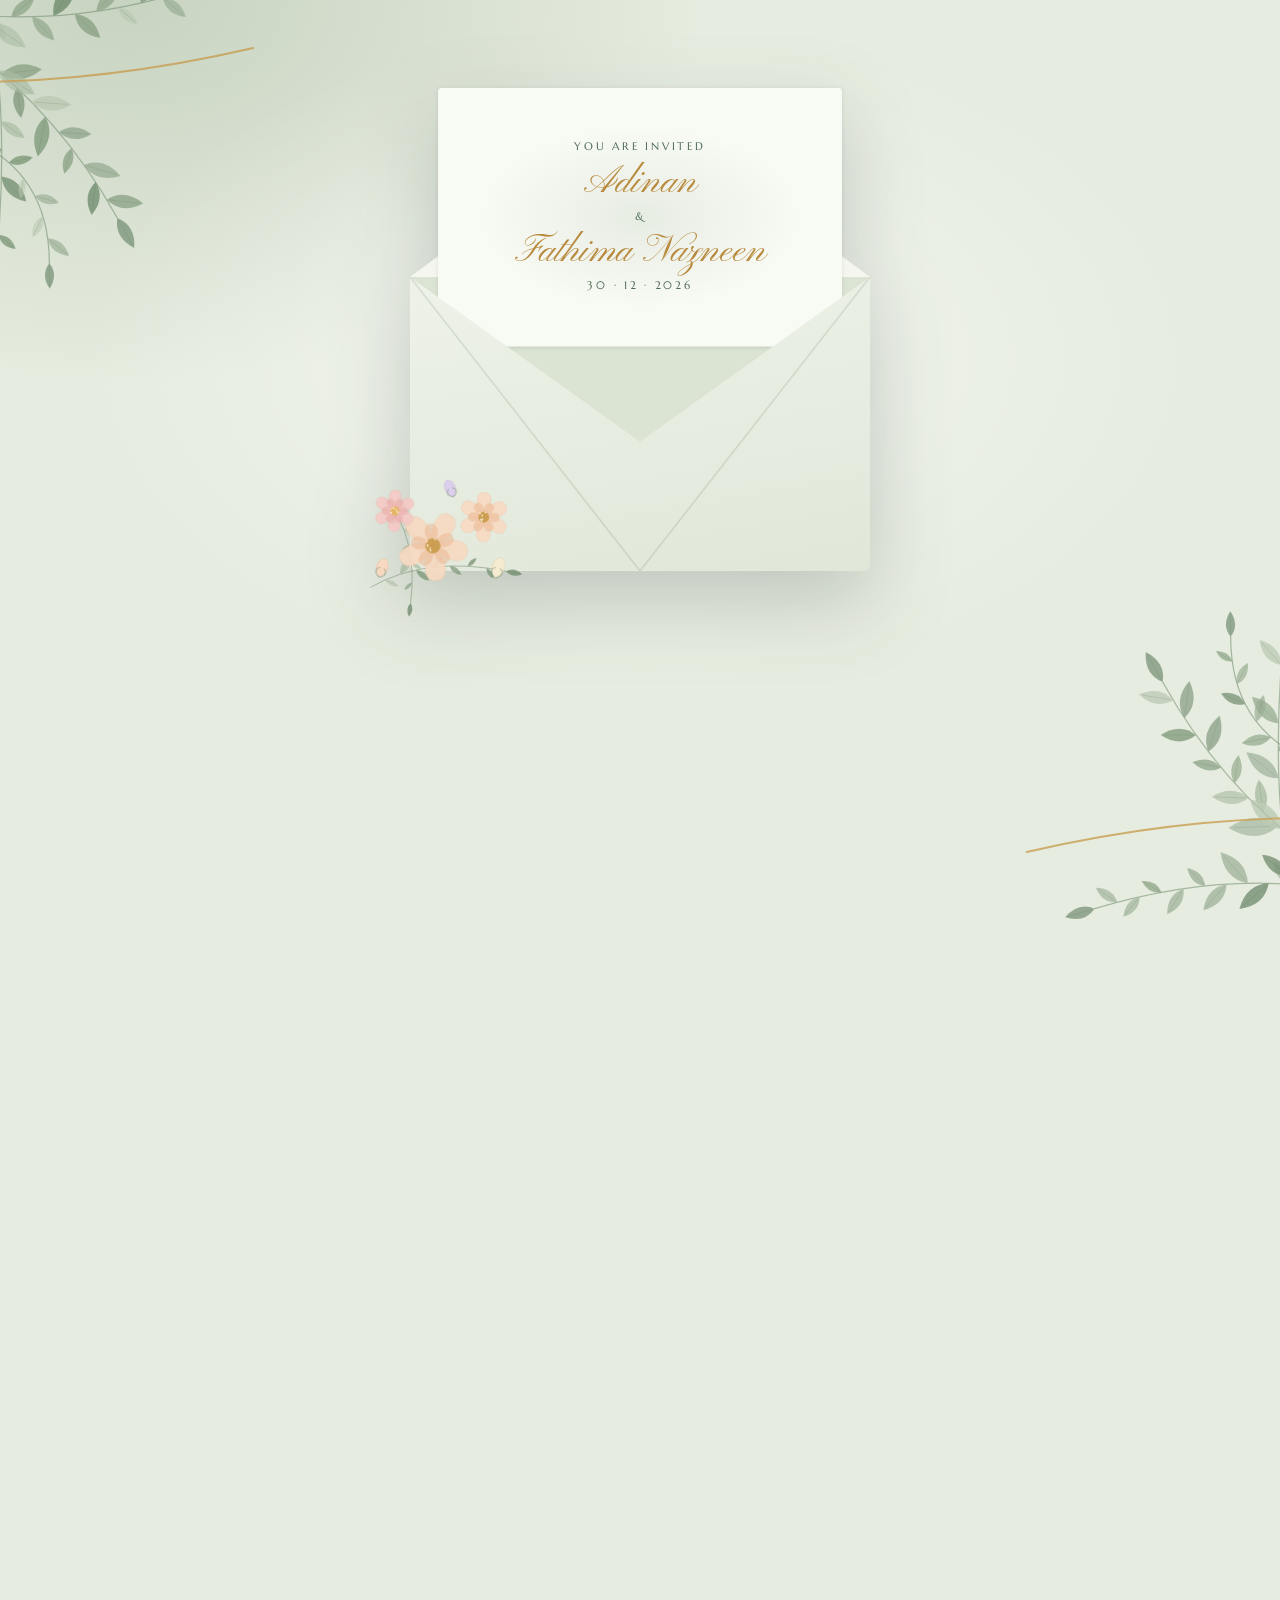
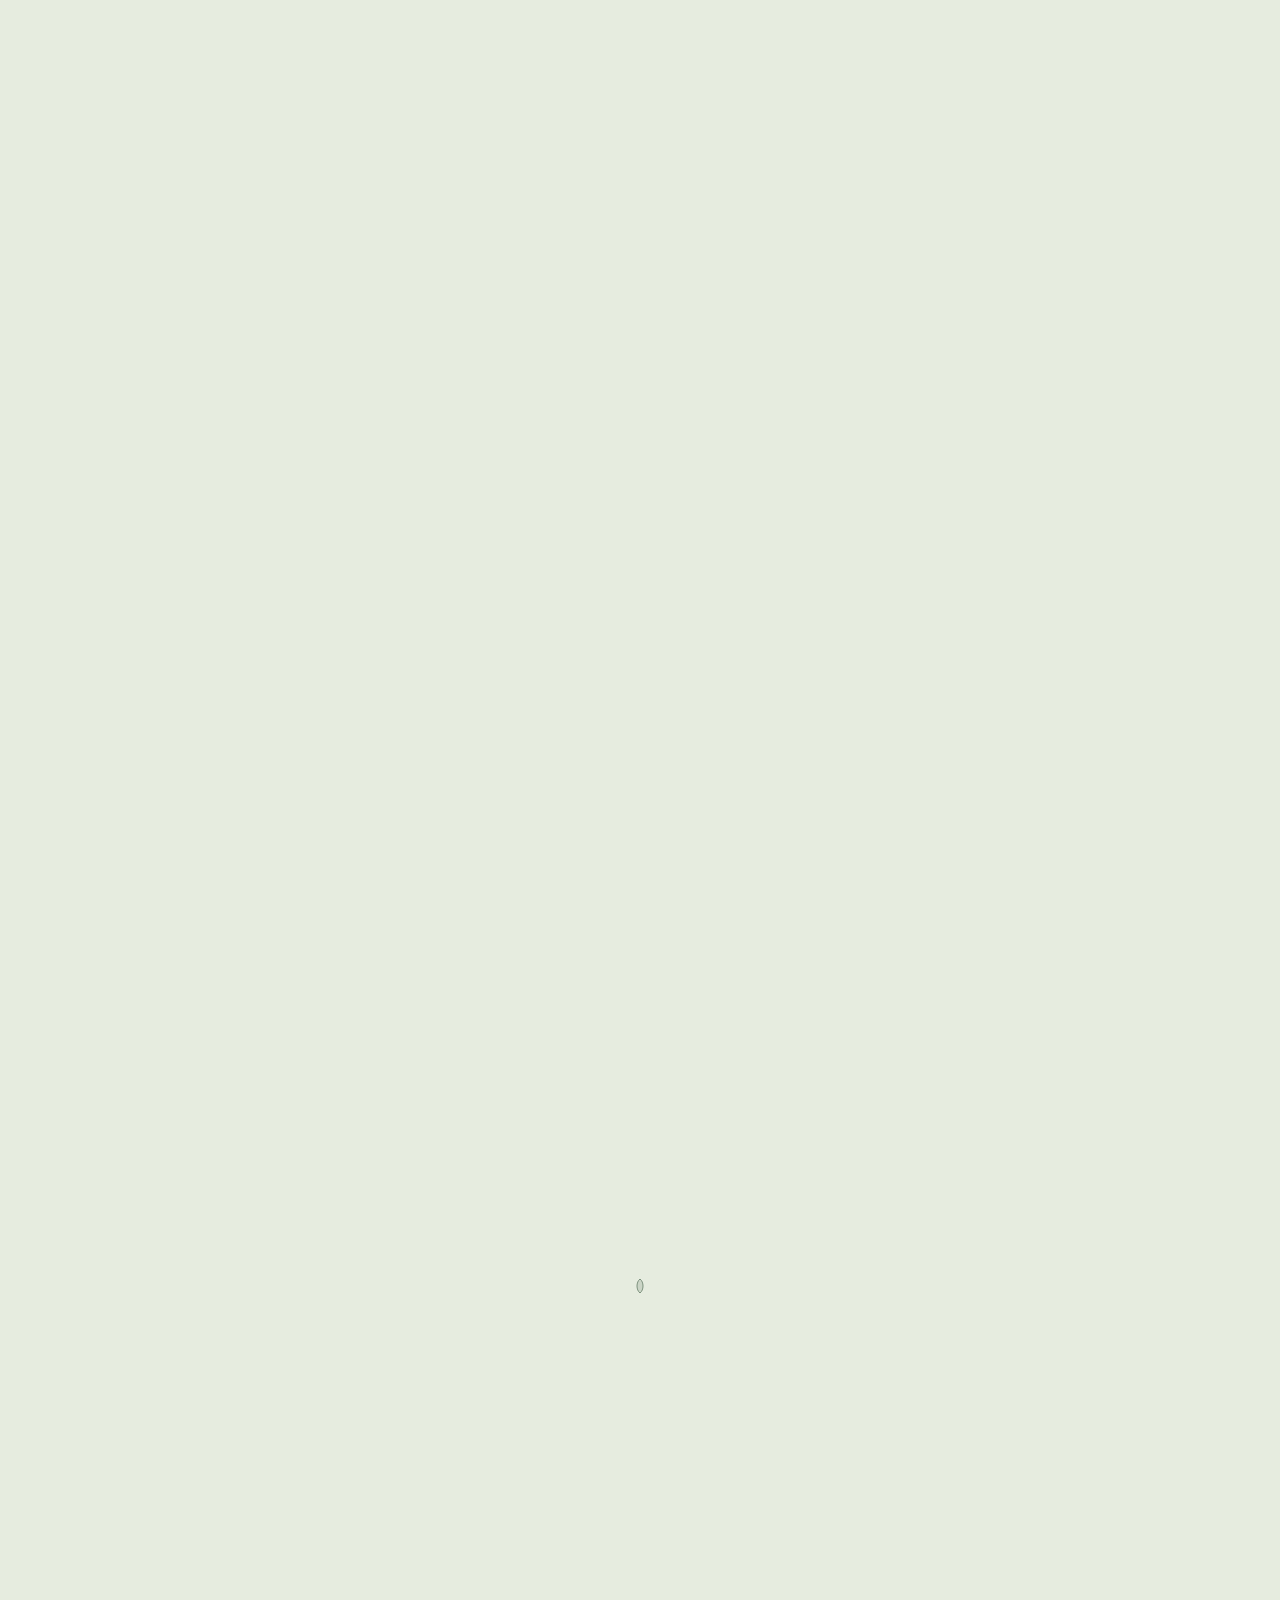
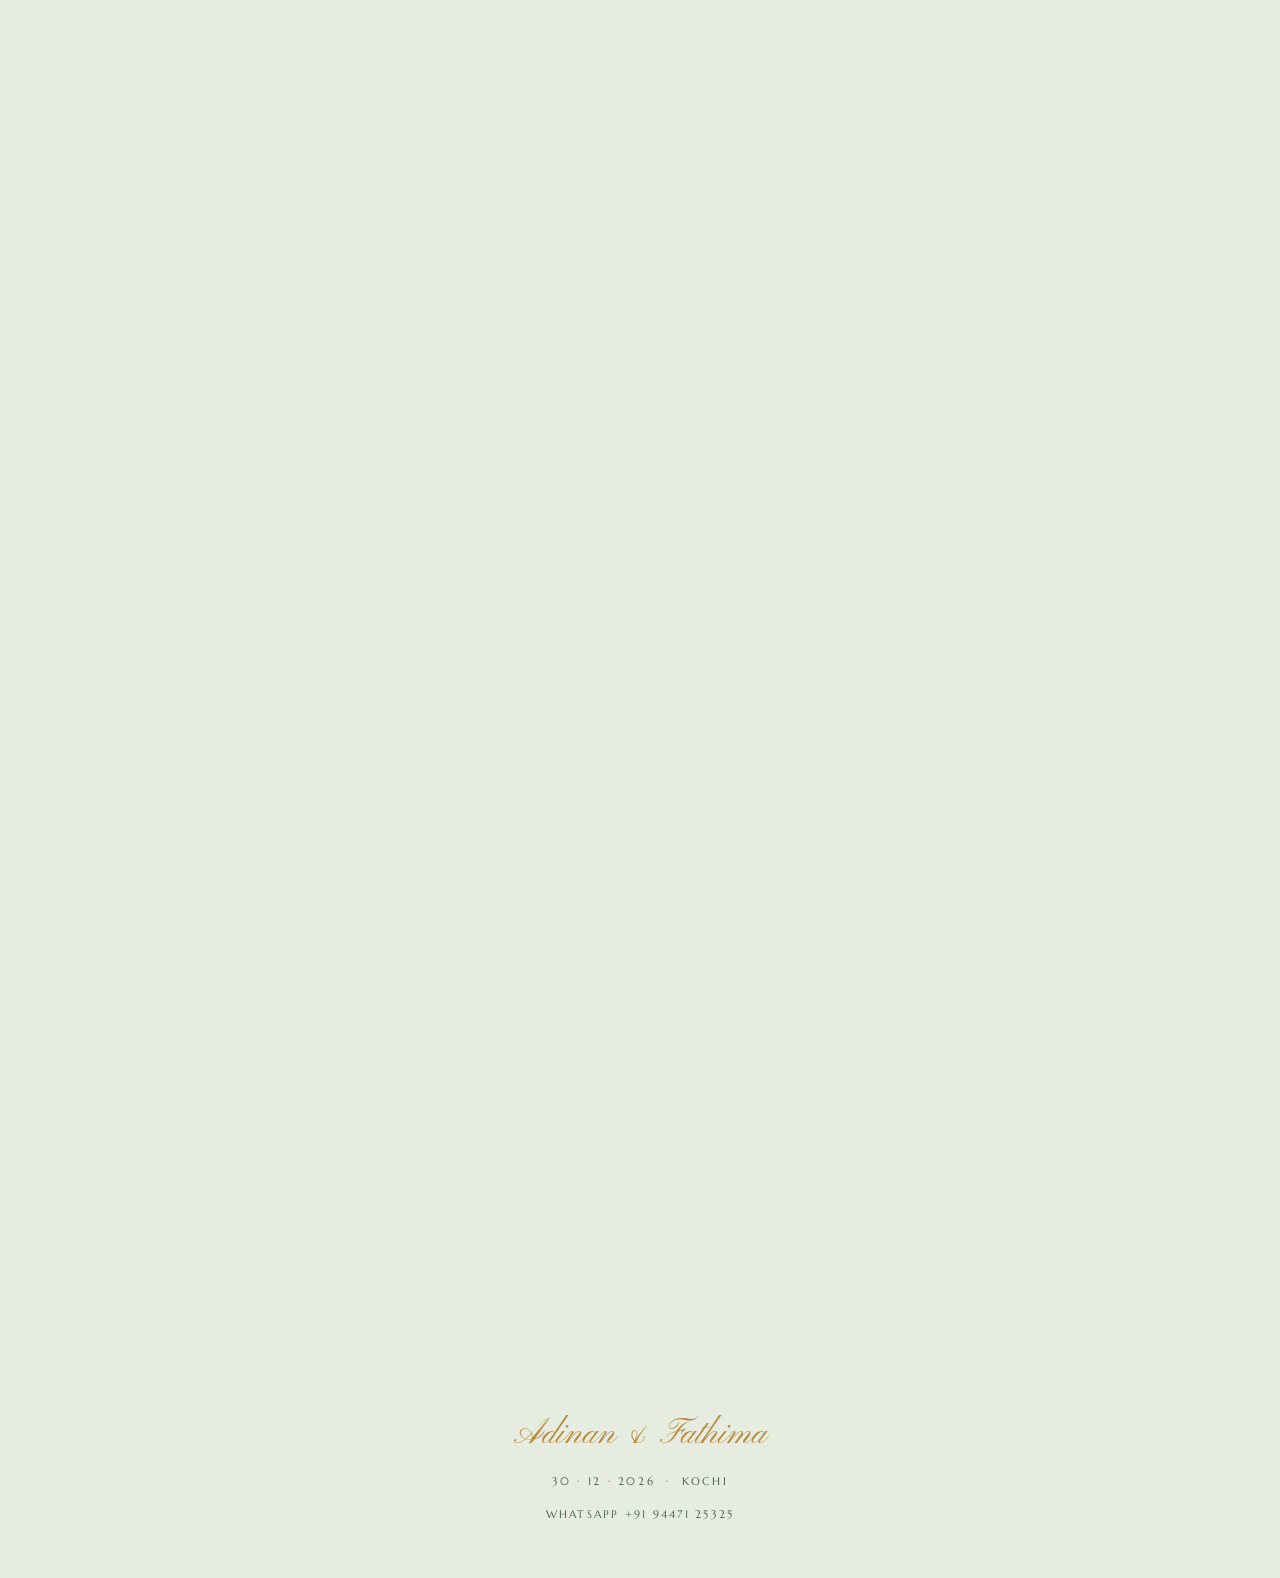
==== commit af18576f: "Add drifting petals, blooming pastel flowers and bride's parents - Pastel petals and sage leaves dri" ====
--- a/index.html
+++ b/index.html
@@ -4,7 +4,7 @@
 <meta charset="utf-8">
 <meta name="viewport" content="width=device-width, initial-scale=1, viewport-fit=cover">
 <title>Adinan &amp; Fathima's Engagement</title>
-<meta name="description" content="Abdul Vahab & Najeema K invite you to the engagement of their son Adinan AV with Fathima Nazneen. 30 December 2026, 5:00 PM, CIAL Golf Course, Nedumbassery, Kochi.">
+<meta name="description" content="Abdul Vahab & Najeema K invite you to the engagement of their son Adinan AV with Fathima Nazneen, daughter of PV Nihas & Simi Nihas. 30 December 2026, 5:00 PM, CIAL Golf Course, Nedumbassery, Kochi.">
 <meta property="og:title" content="Adinan &amp; Fathima's Engagement · 30 December 2026">
 <meta property="og:description" content="5:00 PM · CIAL Golf Course, Nedumbassery, Kochi. Your presence and blessings would honour us.">
 <meta property="og:type" content="website">
@@ -23,6 +23,7 @@
   <div class="leaves leaves--br" aria-hidden="true"><svg viewBox="0 0 300 300" data-leaves="97"></svg></div>
   <div class="env">
     <div class="env__back"></div>
+    <div class="flowers is-in" aria-hidden="true"><svg viewBox="0 0 220 210" data-flowers="5"></svg></div>
     <div class="env__letter" aria-hidden="true">
       <small>You are invited</small>
       <span class="script">Adinan</span>
@@ -57,6 +58,8 @@
     <canvas class="gold" data-seed="7" aria-hidden="true"></canvas>
     <div class="leaves leaves--tl" data-parallax="-.25" data-axis="x" aria-hidden="true"><svg viewBox="0 0 300 300" data-leaves="11"></svg></div>
     <div class="leaves leaves--br" data-parallax=".25" data-axis="x" aria-hidden="true"><svg viewBox="0 0 300 300" data-leaves="29"></svg></div>
+    <div class="flowers flowers--a" data-reveal="zoom" aria-hidden="true"><svg viewBox="0 0 220 210" data-flowers="3"></svg></div>
+    <div class="flowers flowers--b flowers--flip" data-reveal="zoom" aria-hidden="true"><svg viewBox="0 0 220 210" data-flowers="8"></svg></div>
     <div class="hero__inner">
       <p class="eyebrow" data-reveal="blur">You are invited to the engagement of</p>
       <h1 class="hero__name script gold-text" id="hero-name"><span>Adinan AV</span><span class="hero__amp">&amp;</span><span>Fathima Nazneen</span></h1>
@@ -68,12 +71,15 @@
   <!-- Letter -->
   <section class="section" id="letter">
     <article class="letter" data-reveal="zoom">
+      <div class="flowers flowers--a flowers--flip" data-reveal="zoom" aria-hidden="true"><svg viewBox="0 0 220 210" data-flowers="12"></svg></div>
+      <div class="flowers flowers--b" data-reveal="zoom" aria-hidden="true"><svg viewBox="0 0 220 210" data-flowers="17"></svg></div>
       <p class="eyebrow">Engagement Ceremony</p>
       <p class="salute" data-reveal style="--d:.15s">Dear Loved Ones,</p>
       <p data-reveal style="--d:.3s">We cordially invite you to witness the engagement of our son,</p>
       <p class="name script gold-text" data-reveal style="--d:.45s">Adinan AV</p>
       <p class="muted" data-reveal style="--d:.5s;font-style:italic">with</p>
       <p class="name script gold-text" data-reveal style="--d:.55s">Fathima Nazneen</p>
+      <p class="muted parents" data-reveal style="--d:.6s">daughter of <span>PV Nihas</span> &amp; <span>Simi Nihas</span></p>
       <p data-reveal style="--d:.6s">Please join us for an evening of celebration and happiness.</p>
       <svg class="ornament" viewBox="0 0 180 18" aria-hidden="true" fill="none" stroke="currentColor" stroke-width="1" data-draw-host>
         <path data-draw d="M2 9h62M116 9h62"/>
@@ -137,7 +143,9 @@
   </section>
 
   <!-- With love from the family -->
-  <section class="section" aria-labelledby="love-title" style="padding-top:1rem">
+  <section class="section love" aria-labelledby="love-title" style="padding-top:1rem">
+    <div class="flowers flowers--a" data-reveal="zoom" aria-hidden="true"><svg viewBox="0 0 220 210" data-flowers="21"></svg></div>
+    <div class="flowers flowers--b flowers--flip" data-reveal="zoom" aria-hidden="true"><svg viewBox="0 0 220 210" data-flowers="26"></svg></div>
     <div class="wrap">
       <h2 class="love-title script gold-text" id="love-title" data-reveal="blur">With love</h2>
       <ul class="family">
--- a/css/style.css
+++ b/css/style.css
@@ -440,3 +440,42 @@
 .contact__number { font-family: var(--f-display); font-size: var(--step-2); letter-spacing: .06em; font-variant-numeric: tabular-nums; }
 .footer__contact { font-family: var(--f-display); font-size: .7rem; letter-spacing: .2em; text-transform: uppercase; color: var(--sage-deep); text-decoration: none; padding: .4rem; }
 .footer__contact:hover { color: var(--gold); }
+
+/* ---------- drifting petals & leaves ---------- */
+main, .footer { overflow-x: clip; }
+.drift { position: fixed; inset: 0; width: 100%; height: 100%; z-index: 101; pointer-events: none; }
+
+/* ---------- blooming pastel flower clusters ---------- */
+.flowers { position: absolute; z-index: 1; pointer-events: none; width: clamp(120px, 20vw, 240px); }
+.flowers svg { display: block; width: 100%; height: auto; overflow: visible; }
+.flowers--flip svg { transform: scaleX(-1); }
+.bloom__inner { transform-box: fill-box; transform-origin: center; }
+.js .flowers .bloom__inner { transform: scale(0) rotate(-90deg); }
+.flowers.is-in .bloom__inner {
+  animation: bloom 1.5s cubic-bezier(.2,.9,.3,1.2) var(--d, 0s) both, breathe 7s ease-in-out calc(var(--d, 0s) + 1.5s) infinite;
+}
+@keyframes bloom { from { transform: scale(0) rotate(-90deg); } to { transform: scale(1) rotate(0deg); } }
+@keyframes breathe { 0%, 100% { transform: scale(1) rotate(0deg); } 50% { transform: scale(1.04) rotate(4deg); } }
+
+.hero .flowers--a { top: 14%; left: 3%; }
+.hero .flowers--b { bottom: 12%; right: 3%; }
+.letter .flowers--a { top: -56px; right: -48px; width: clamp(110px, 18vw, 190px); }
+.letter .flowers--b { bottom: -50px; left: -46px; width: clamp(100px, 16vw, 170px); }
+.love .flowers--a { top: 10%; left: max(0px, calc(50% - 26rem)); }
+.love .flowers--b { bottom: 6%; right: max(0px, calc(50% - 26rem)); }
+.env .flowers { left: -12%; bottom: -16%; width: 38%; z-index: 6; }
+@media (max-width: 600px) {
+  .hero .flowers--a { top: 9%; left: -4%; }
+  .hero .flowers--b { bottom: 8%; right: -4%; }
+  .letter .flowers--a { right: -22px; top: -48px; }
+  .letter .flowers--b { left: -22px; }
+  .love .flowers { width: 110px; opacity: .85; }
+  .love .flowers--a { top: 2%; left: -16px; }
+  .love .flowers--b { bottom: 2%; right: -16px; }
+}
+@media (prefers-reduced-motion: reduce) {
+  .js .flowers .bloom__inner, .flowers.is-in .bloom__inner { transform: none; animation: none; }
+}
+
+.parents { font-style: italic; margin-top: -.6rem; }
+.parents span { white-space: nowrap; }
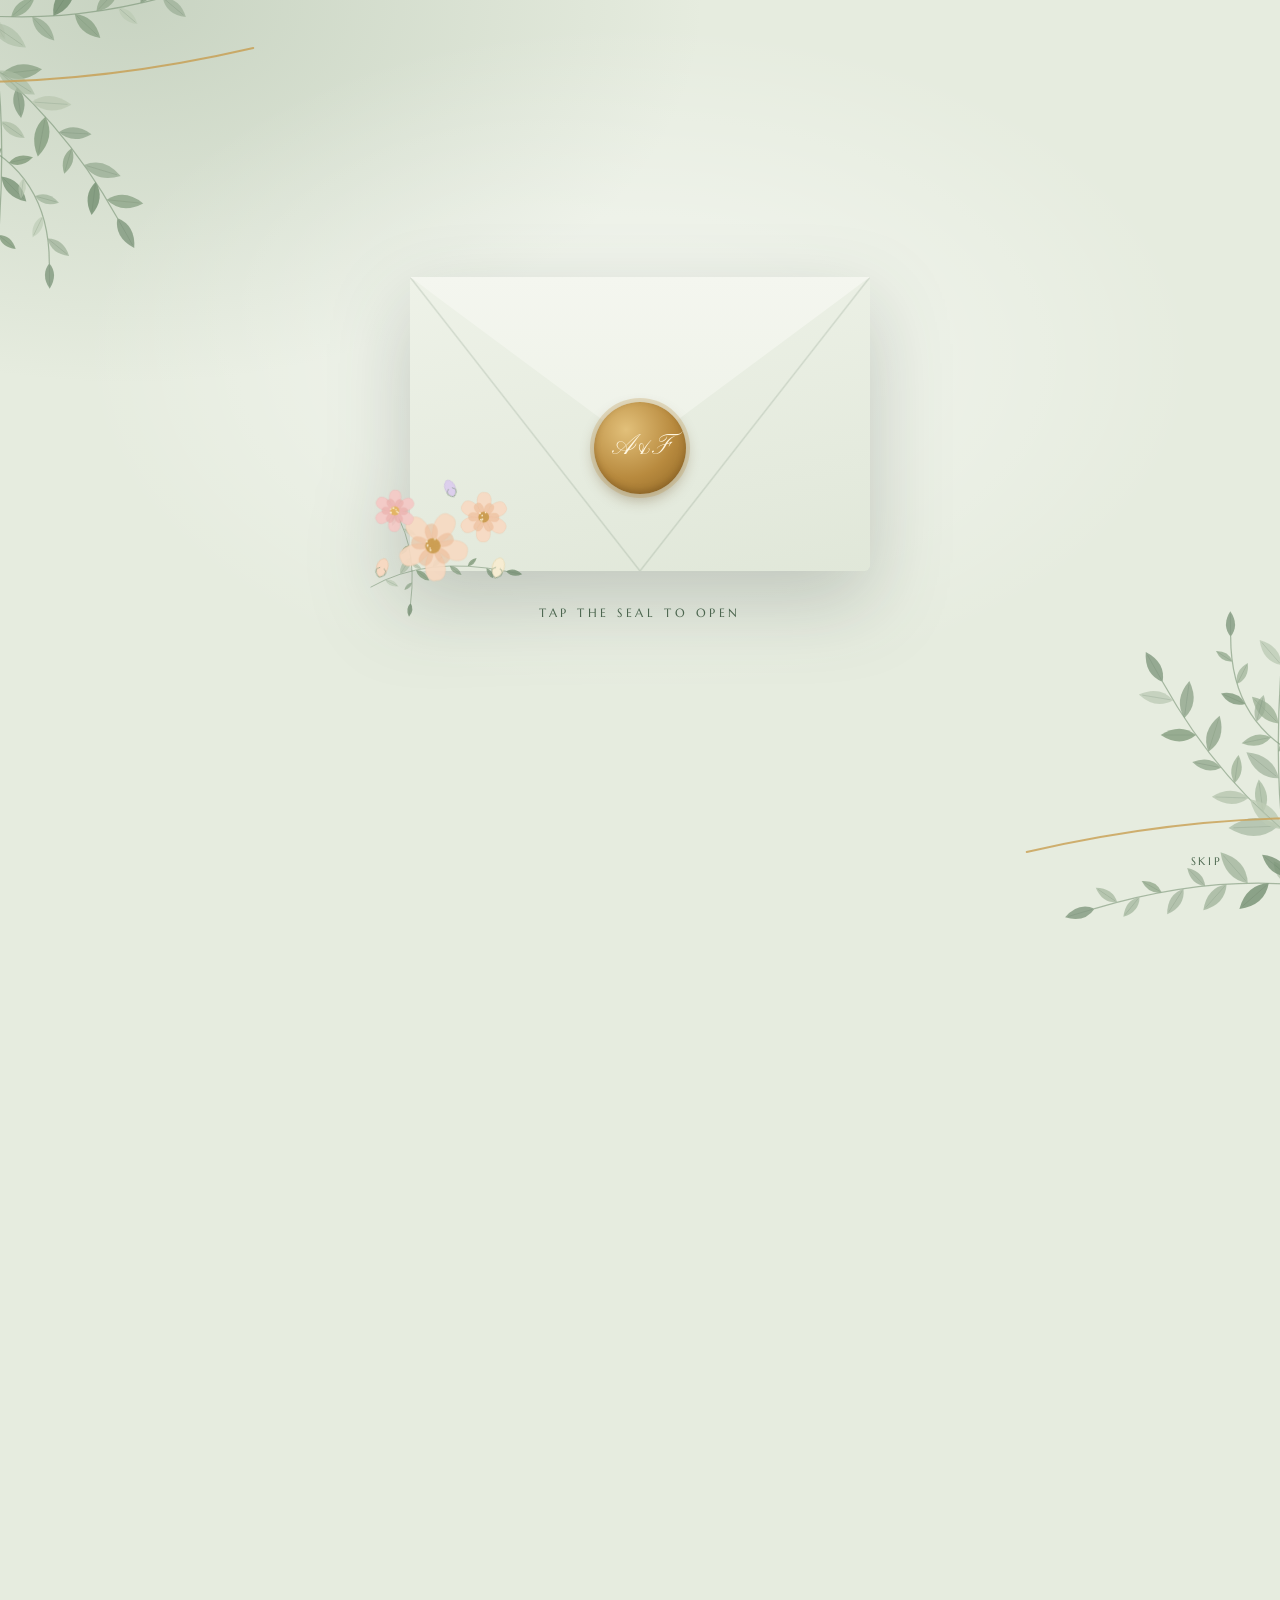
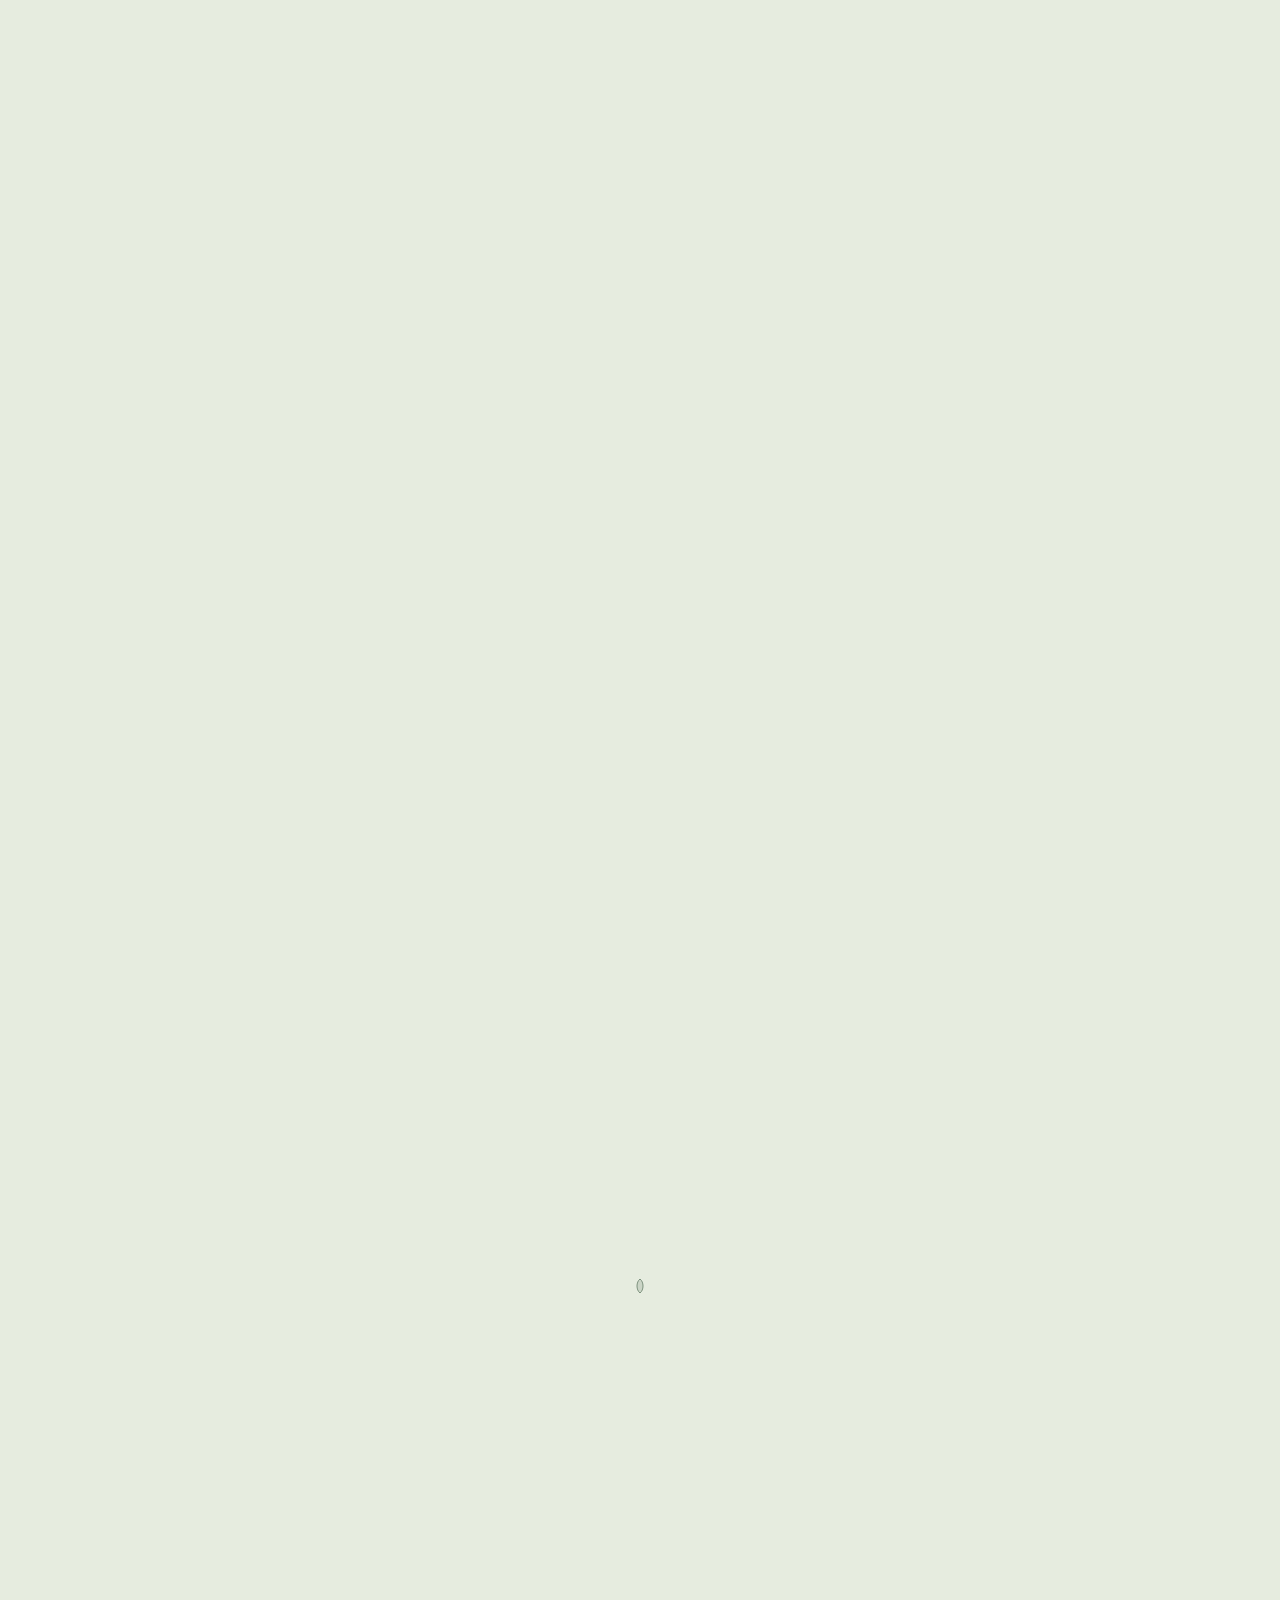
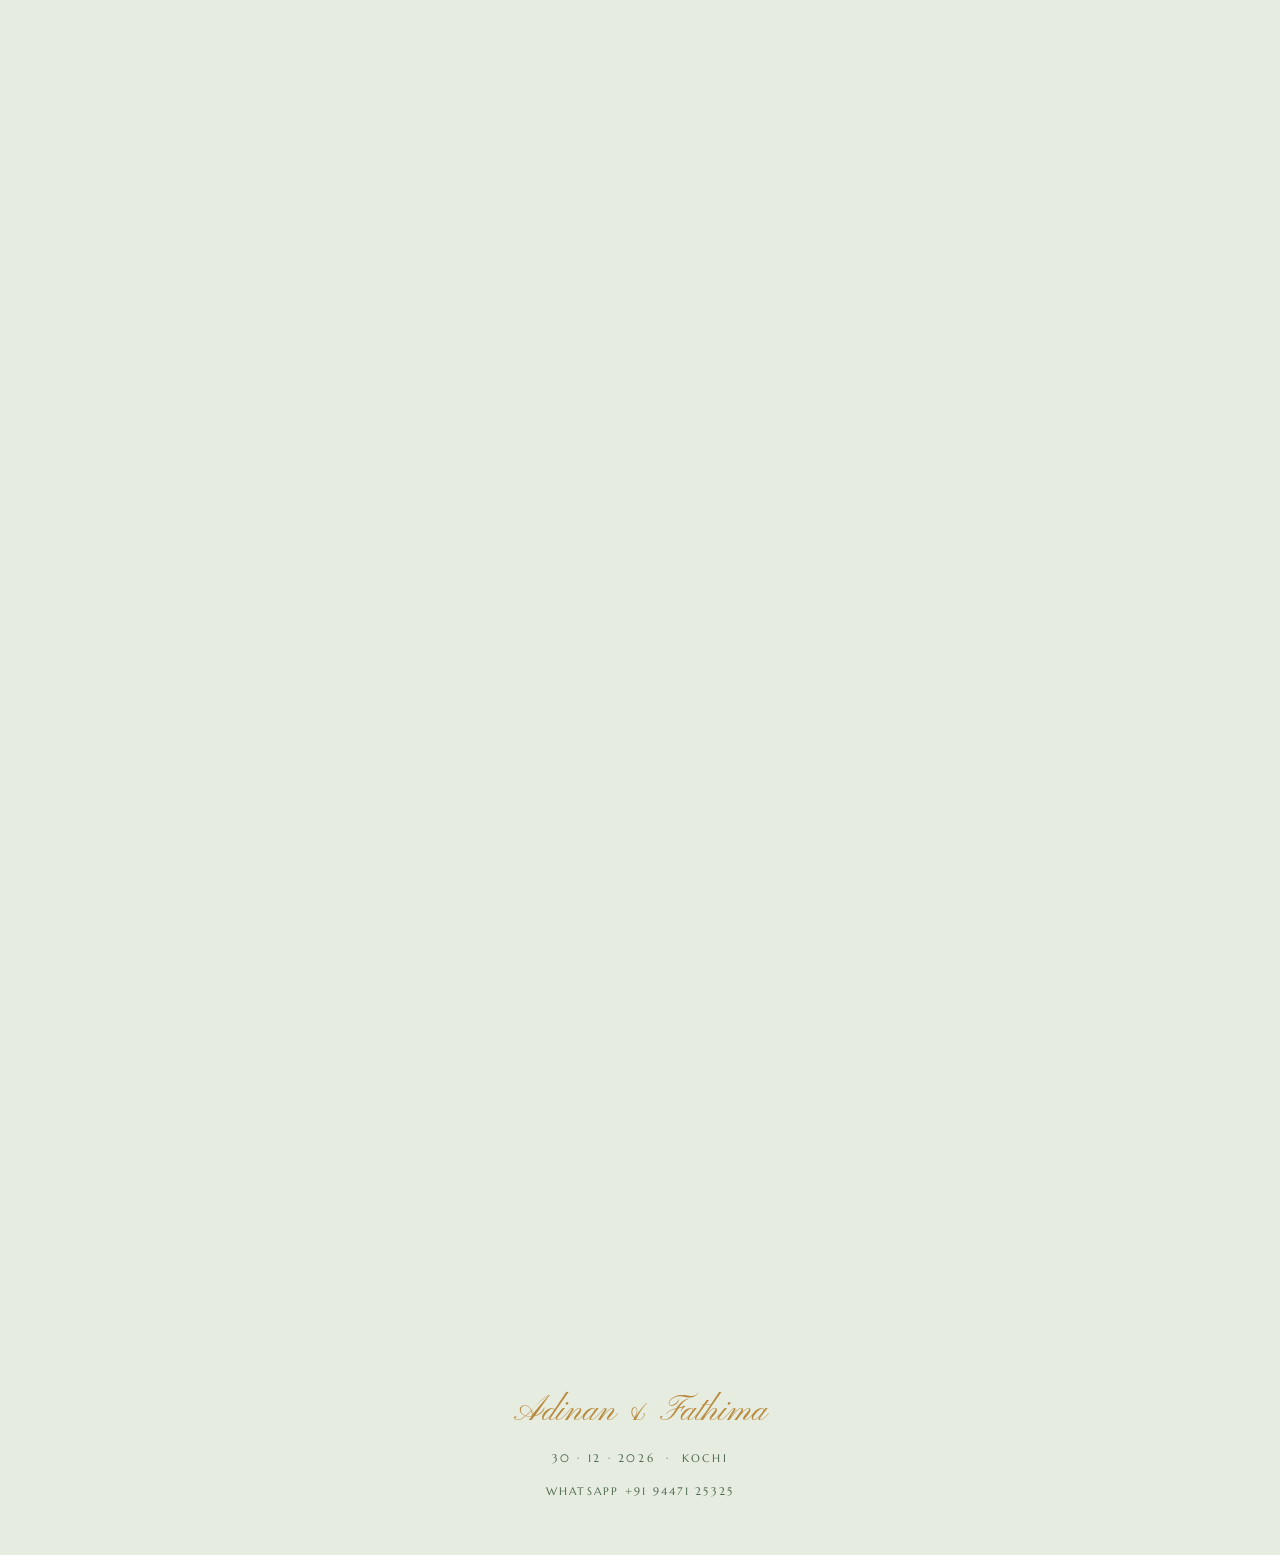
==== commit 6b369a7a: "Remove the RSVP page Drop rsvp.html, its menu link, home card, form script and styles. The venue pag" ====
--- a/index.html
+++ b/index.html
@@ -48,7 +48,6 @@
     <li><a href="index.html" aria-current="page">Invitation</a></li>
     <li><a href="evening.html">The Evening</a></li>
     <li><a href="venue.html">Venue</a></li>
-    <li><a href="rsvp.html">RSVP</a></li>
   </ul>
 </header>
 
@@ -194,12 +193,6 @@
           <p>How to reach CIAL Golf Course from the airport, Aluva and Kochi city.</p>
           <span class="arrow">Get directions →</span>
         </a>
-        <a class="card-link" href="rsvp.html" data-reveal style="--d:.25s">
-          <span class="eyebrow">Kindly reply</span>
-          <h3>RSVP</h3>
-          <p>Let the family know if you can join, and how many will come.</p>
-          <span class="arrow">Reply now →</span>
-        </a>
       </div>
     </div>
   </section>
--- a/css/style.css
+++ b/css/style.css
@@ -296,32 +296,6 @@
 .way { padding: 1.6rem; display: grid; gap: .5rem; align-content: start; }
 .way h3 { font-family: var(--f-display); font-size: 1rem; letter-spacing: .14em; text-transform: uppercase; color: var(--sage-deep); }
 
-/* ---------- RSVP page ---------- */
-.form { width: 100%; max-width: 32rem; padding: clamp(1.6rem, 5vw, 2.6rem); display: grid; gap: 1.3rem; text-align: left; }
-.field { display: grid; gap: .4rem; }
-.field label, .field legend { font-family: var(--f-display); font-size: .72rem; letter-spacing: .2em; text-transform: uppercase; color: var(--sage-deep); padding: 0; }
-.field input[type="text"], .field input[type="tel"], .field textarea {
-  font: inherit; color: var(--ink); width: 100%;
-  padding: .75rem .9rem; border-radius: 12px; border: 1px solid var(--line); background: rgba(255,255,255,.75);
-}
-.field textarea { min-height: 6rem; resize: vertical; }
-fieldset.field { border: 0; margin: 0; padding: 0; }
-.choice { display: flex; flex-wrap: wrap; gap: .6rem; }
-.choice label {
-  flex: 1 1 10rem; display: flex; gap: .6rem; align-items: center; cursor: pointer;
-  font-family: var(--f-body); font-size: var(--step-0); letter-spacing: 0; text-transform: none; color: var(--ink);
-  padding: .75rem .9rem; border-radius: 12px; border: 1px solid var(--line); background: rgba(255,255,255,.6);
-  transition: border-color .2s, background .2s;
-}
-.choice input { accent-color: var(--sage-deep); }
-.choice label:has(input:checked) { border-color: var(--sage-deep); background: var(--paper); }
-.stepper { display: inline-flex; align-items: center; border: 1px solid var(--line); border-radius: 999px; background: rgba(255,255,255,.75); width: max-content; }
-.stepper button { width: 44px; height: 44px; border: 0; background: none; font-size: 1.3rem; color: var(--sage-deep); cursor: pointer; border-radius: 50%; }
-.stepper output { min-width: 2.5rem; text-align: center; font-family: var(--f-display); font-size: 1.2rem; font-variant-numeric: tabular-nums; }
-.error { color: #9a3b2a; font-size: var(--step--1); }
-.result { width: 100%; max-width: 32rem; padding: 1.8rem; display: grid; gap: 1rem; justify-items: center; }
-.result pre { white-space: pre-wrap; font-family: var(--f-body); font-size: var(--step-0); text-align: left; margin: 0; width: 100%; padding: 1rem; border-radius: 12px; background: rgba(255,255,255,.75); border: 1px dashed var(--line); }
-
 
 /* ---------- envelope intro (home page) ---------- */
 :root { --env: #eef2e8; --env-shade: #dbe3d3; --env-edge: rgba(79,106,82,.18); }
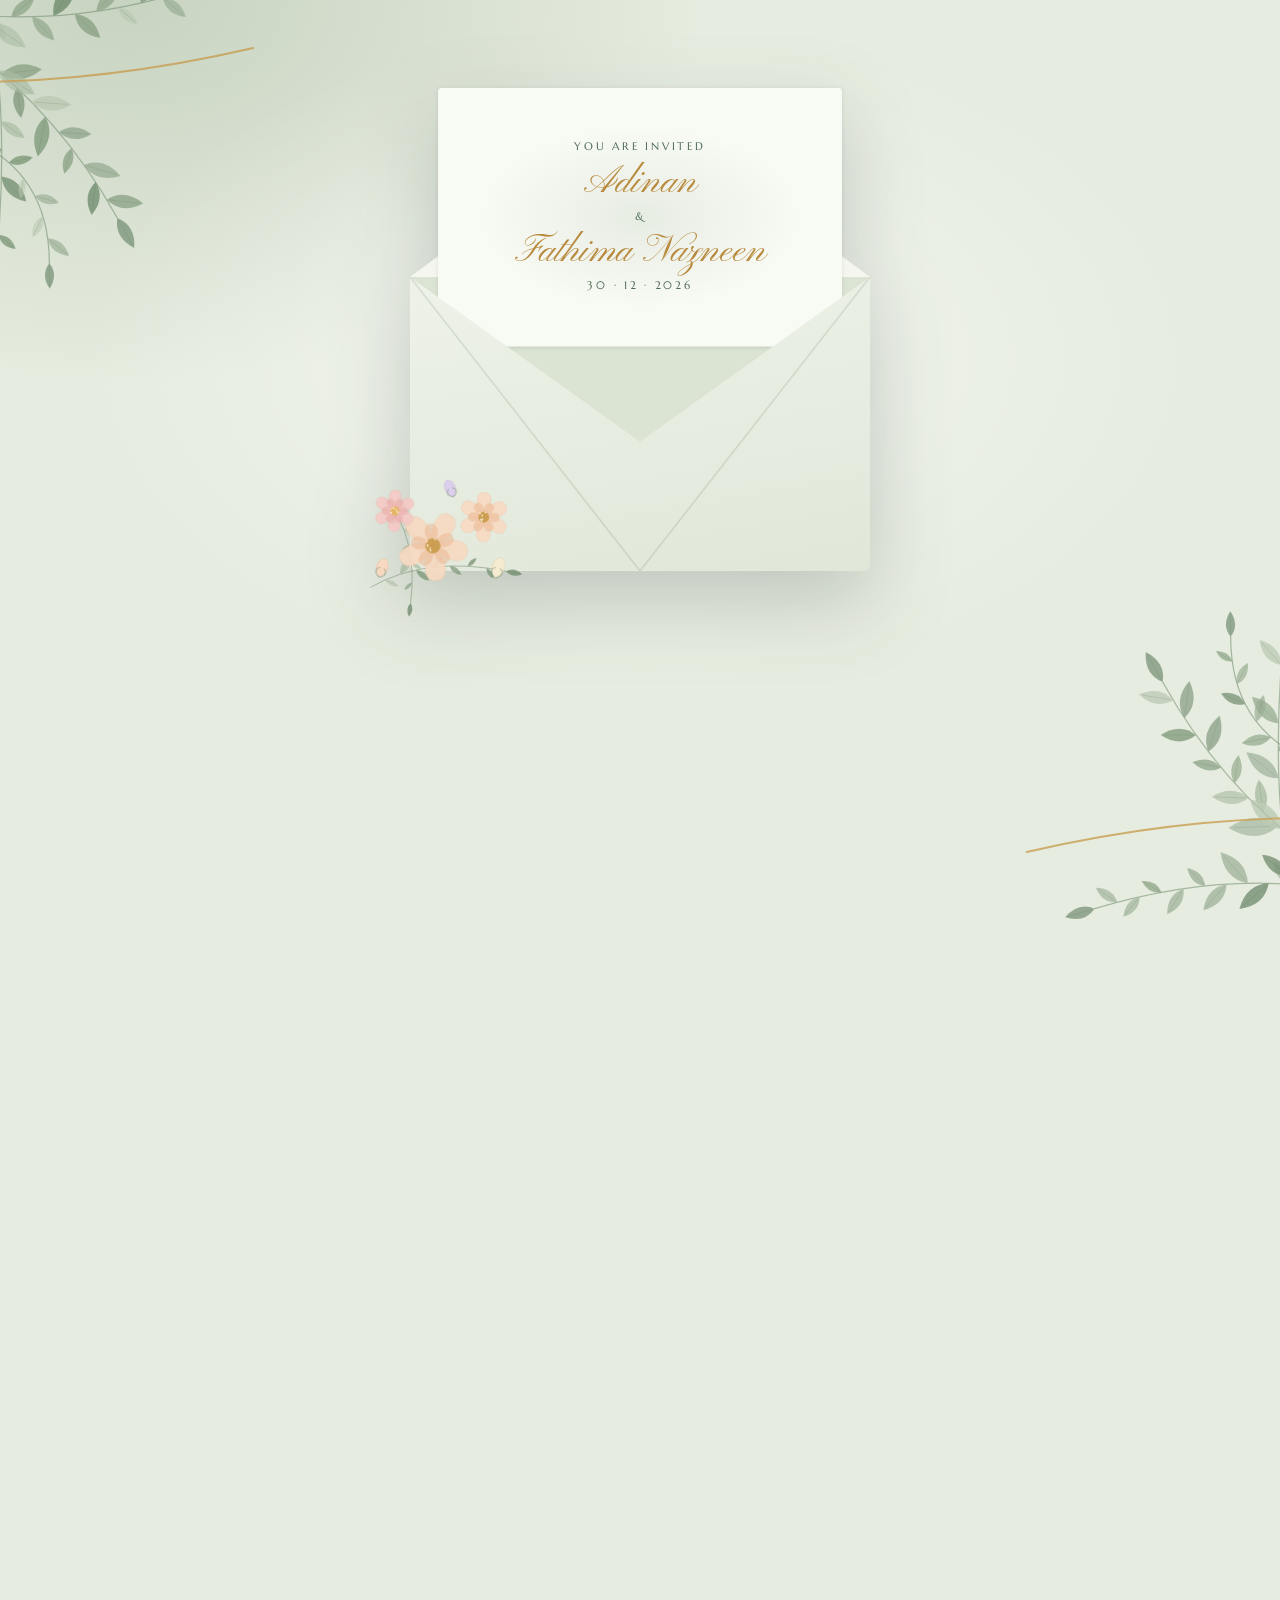
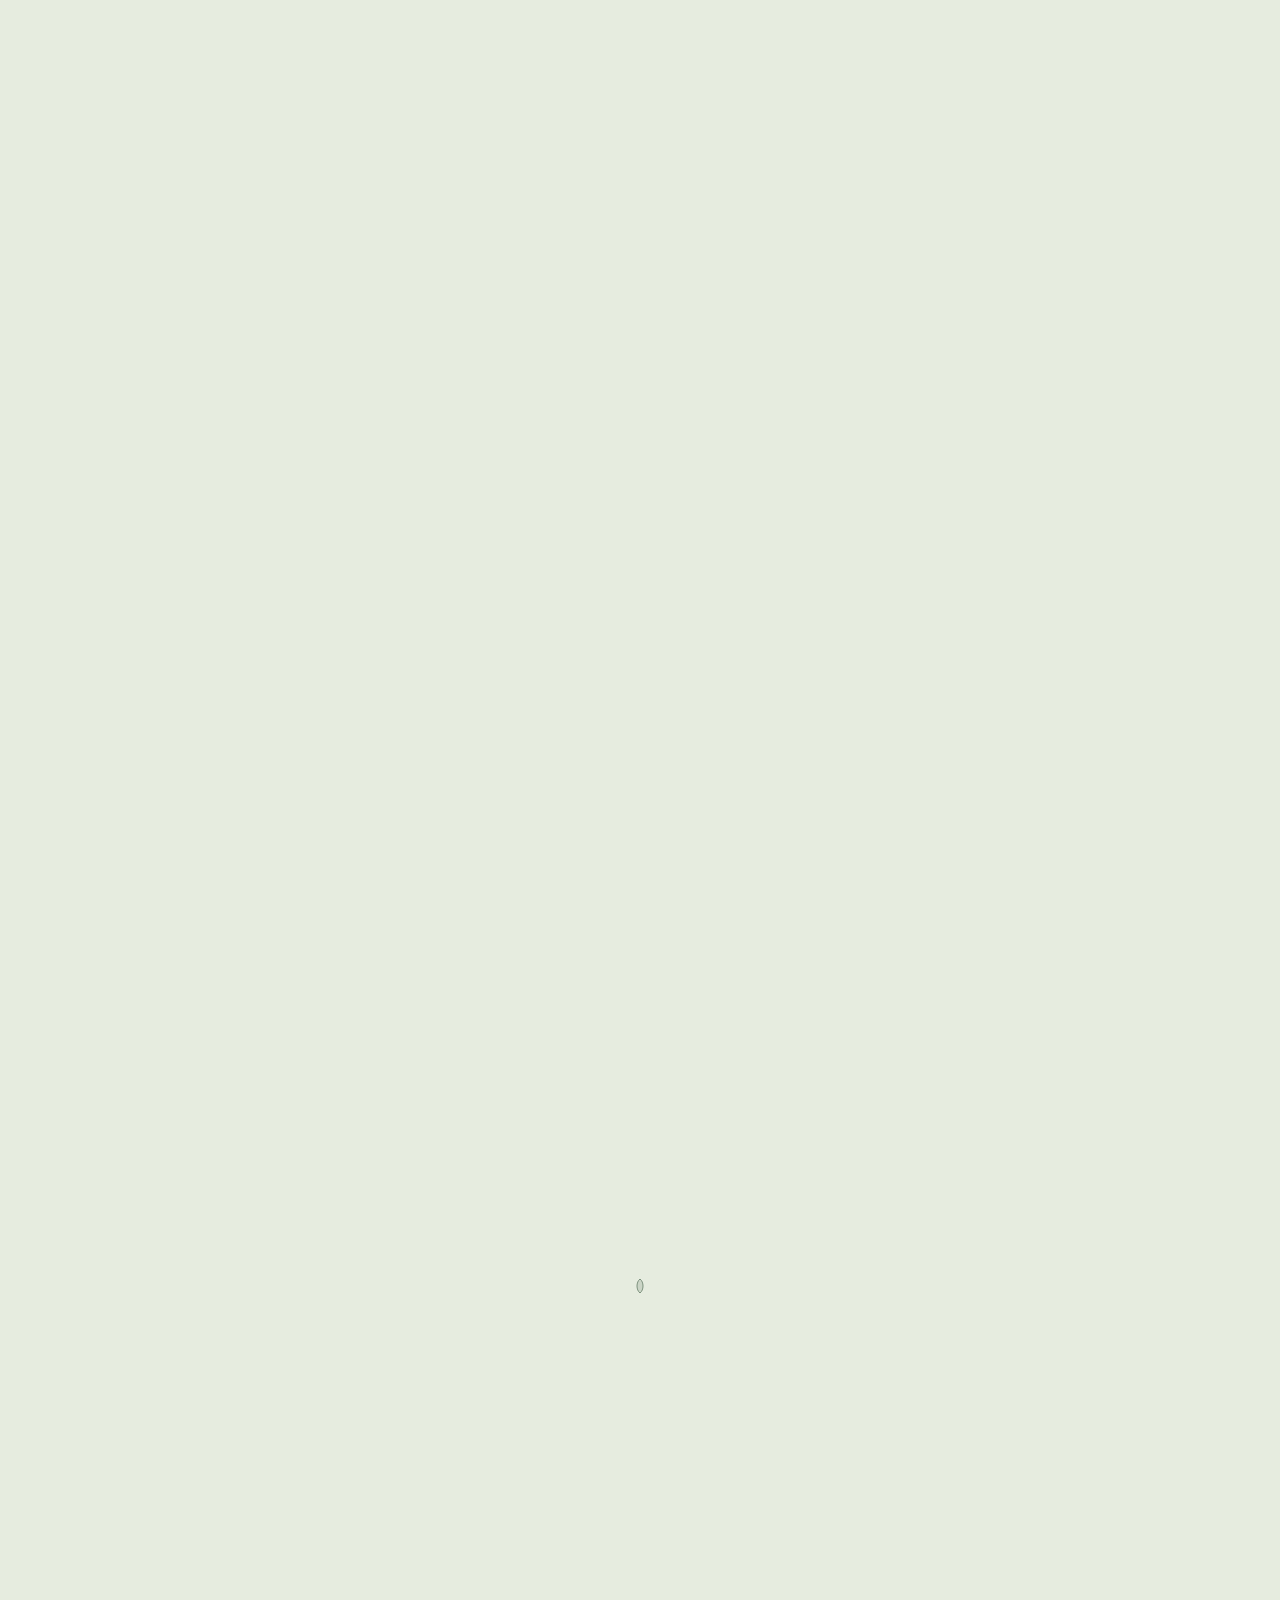
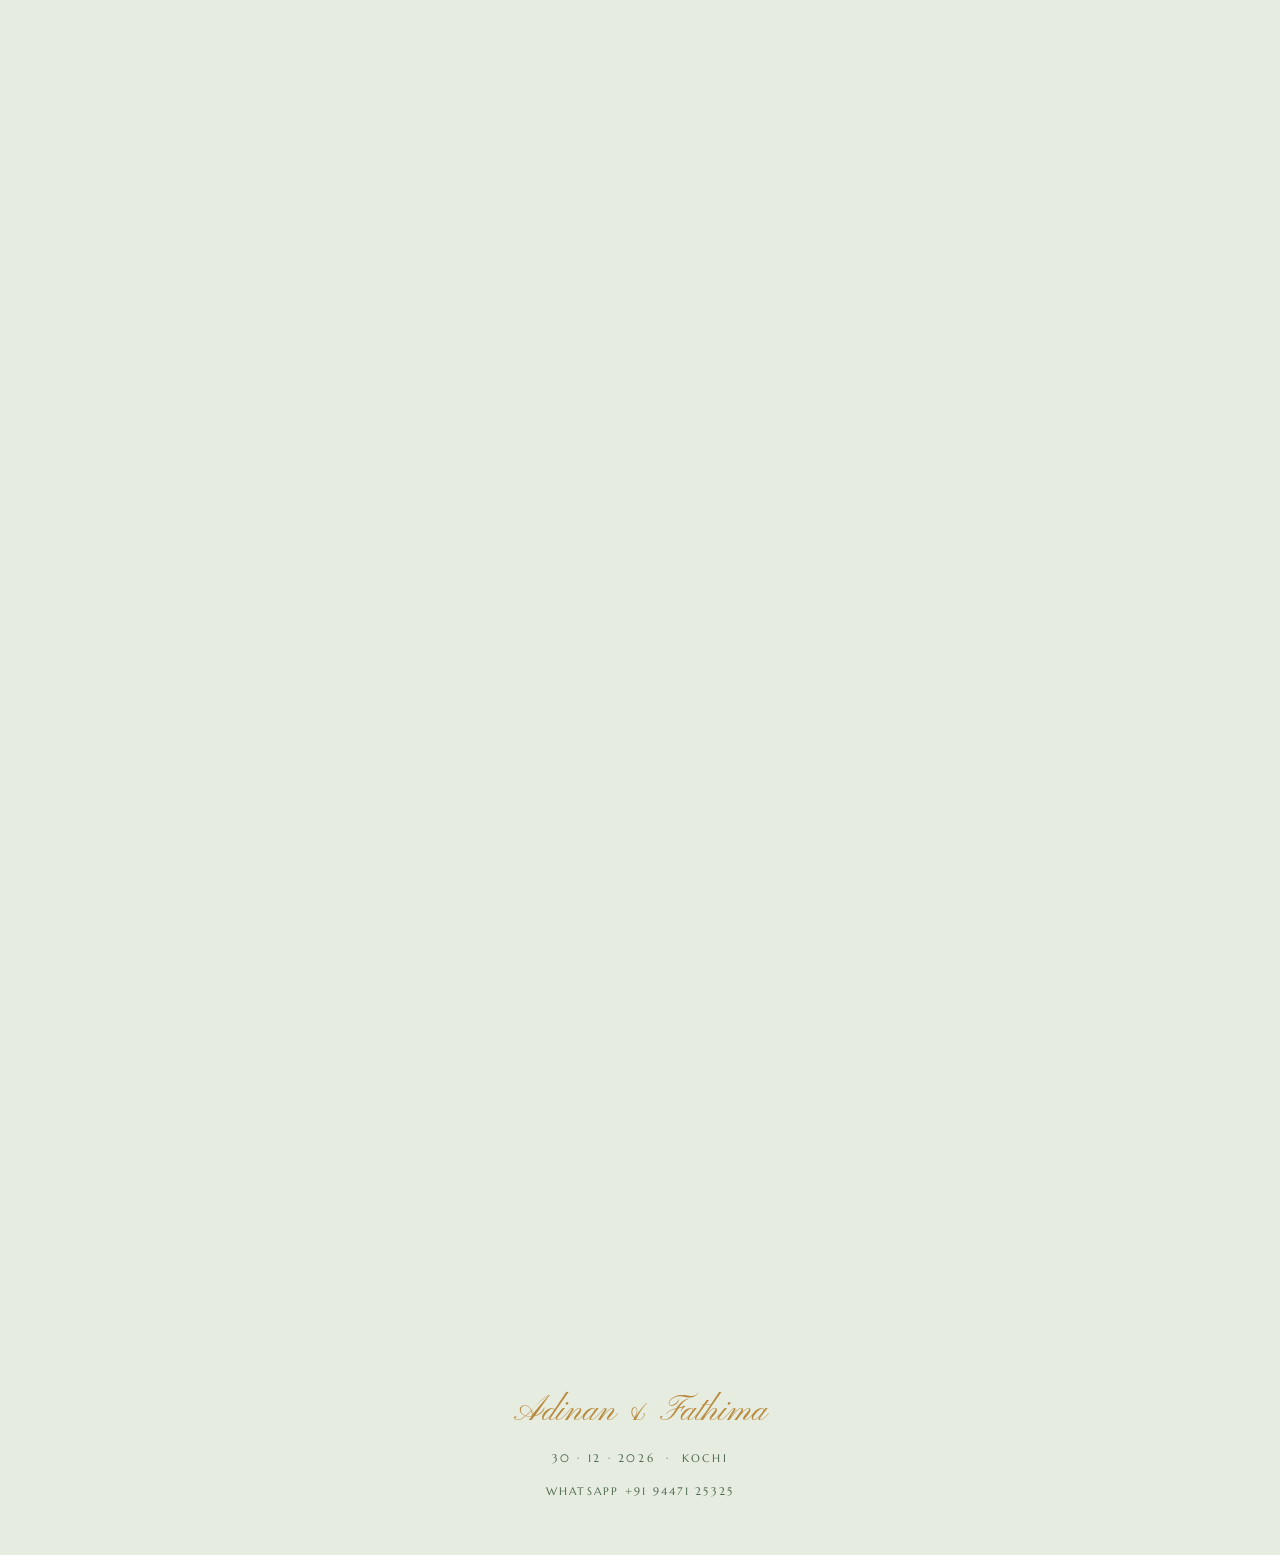
==== commit db546f4c: "Replace the menu bar with home-page buttons No top menu or hamburger. The home page hero has The Eve" ====
--- a/index.html
+++ b/index.html
@@ -39,17 +39,6 @@
   <button class="intro__skip" type="button" id="intro-skip">Skip</button>
 </div>
 <div class="progress" aria-hidden="true"></div>
-<header class="nav">
-  <a class="nav__brand" href="index.html" aria-label="Home">A&amp;F</a>
-  <button class="nav__toggle" type="button" aria-expanded="false" aria-controls="menu" aria-label="Menu">
-    <svg viewBox="0 0 24 24" fill="none" stroke="currentColor" stroke-width="1.6" stroke-linecap="round"><path d="M4 8h16M4 16h16"/></svg>
-  </button>
-  <ul class="nav__links" id="menu">
-    <li><a href="index.html" aria-current="page">Invitation</a></li>
-    <li><a href="evening.html">The Evening</a></li>
-    <li><a href="venue.html">Venue</a></li>
-  </ul>
-</header>
 
 <main>
   <!-- Hero -->
@@ -63,6 +52,16 @@
       <p class="eyebrow" data-reveal="blur">You are invited to the engagement of</p>
       <h1 class="hero__name script gold-text" id="hero-name"><span>Adinan AV</span><span class="hero__amp">&amp;</span><span>Fathima Nazneen</span></h1>
       <p class="hero__meta" data-reveal style="--d:.9s"><span>30 December 2026</span><span>5:00 PM</span><span>Kochi</span></p>
+      <div class="hero__links" data-reveal style="--d:1.1s">
+        <a class="btn btn--primary" href="evening.html">
+          <svg viewBox="0 0 24 24" fill="none" stroke="currentColor" stroke-width="1.6" stroke-linecap="round" stroke-linejoin="round" aria-hidden="true"><circle cx="12" cy="12" r="8.5"/><path d="M12 7.5V12l3 2"/></svg>
+          The Evening
+        </a>
+        <a class="btn" href="venue.html">
+          <svg viewBox="0 0 24 24" fill="none" stroke="currentColor" stroke-width="1.6" stroke-linecap="round" stroke-linejoin="round" aria-hidden="true"><path d="M12 21s-6.5-6.2-6.5-11a6.5 6.5 0 0 1 13 0c0 4.8-6.5 11-6.5 11z"/><circle cx="12" cy="10" r="2.3"/></svg>
+          Venue
+        </a>
+      </div>
     </div>
     <a class="scroll-cue" href="#letter">Scroll<i></i></a>
   </section>
--- a/css/style.css
+++ b/css/style.css
@@ -453,3 +453,20 @@
 
 .parents { font-style: italic; margin-top: -.6rem; }
 .parents span { white-space: nowrap; }
+
+/* ---------- no menu bar: buttons on the home page, a back link elsewhere ---------- */
+.hero__links { display: flex; flex-wrap: wrap; gap: .8rem; justify-content: center; margin-top: .6rem; }
+.back {
+  position: fixed; z-index: 40;
+  top: calc(14px + env(safe-area-inset-top, 0px)); left: 16px;
+  display: inline-flex; align-items: center; gap: .35rem;
+  padding: .6rem 1rem .6rem .75rem; border-radius: 999px;
+  font-family: var(--f-display); font-size: .72rem; letter-spacing: .2em; text-transform: uppercase;
+  text-decoration: none; color: var(--sage-deep);
+  background: rgba(248, 250, 244, .82); border: 1px solid var(--line);
+  backdrop-filter: blur(8px); -webkit-backdrop-filter: blur(8px);
+  transition: background .25s, transform .25s;
+}
+.back svg { width: 16px; height: 16px; }
+.back:hover { background: var(--paper); transform: translateX(-2px); }
+.back:focus-visible { outline: 2px solid var(--gold); outline-offset: 3px; }
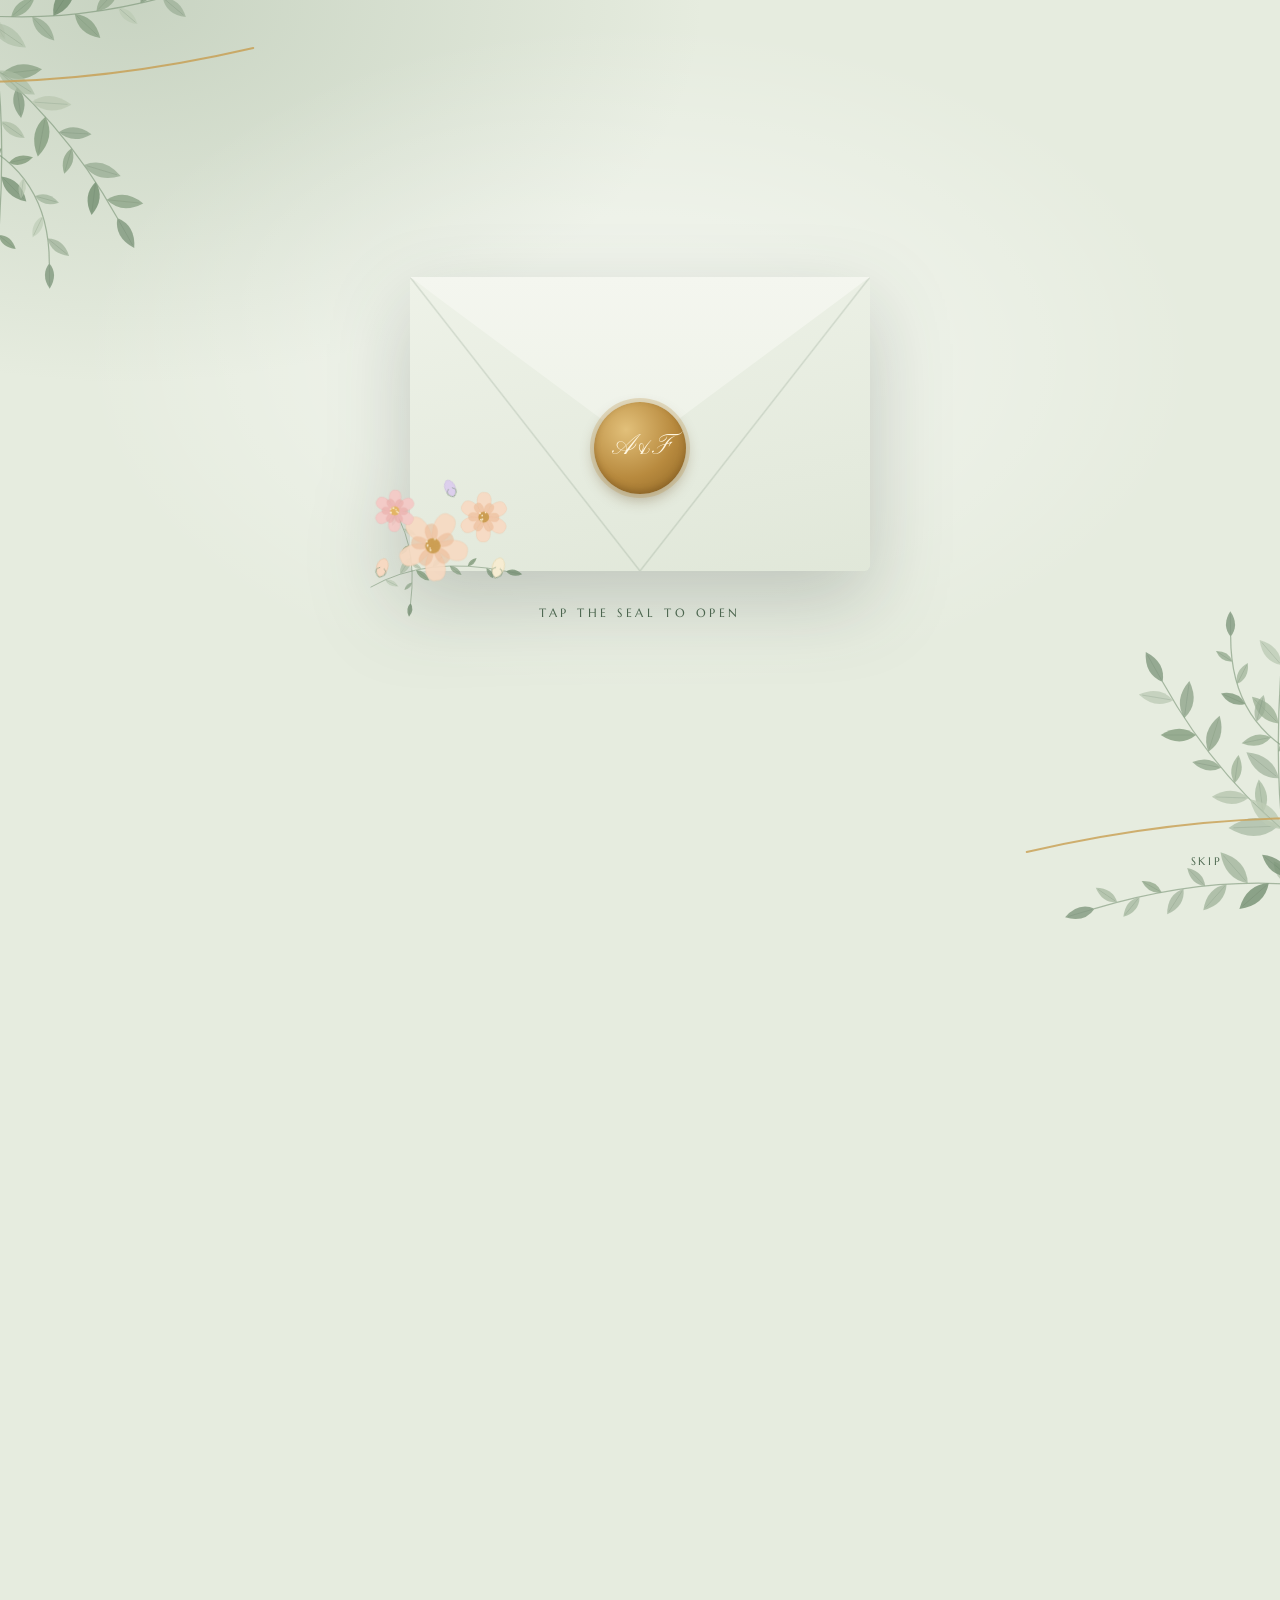
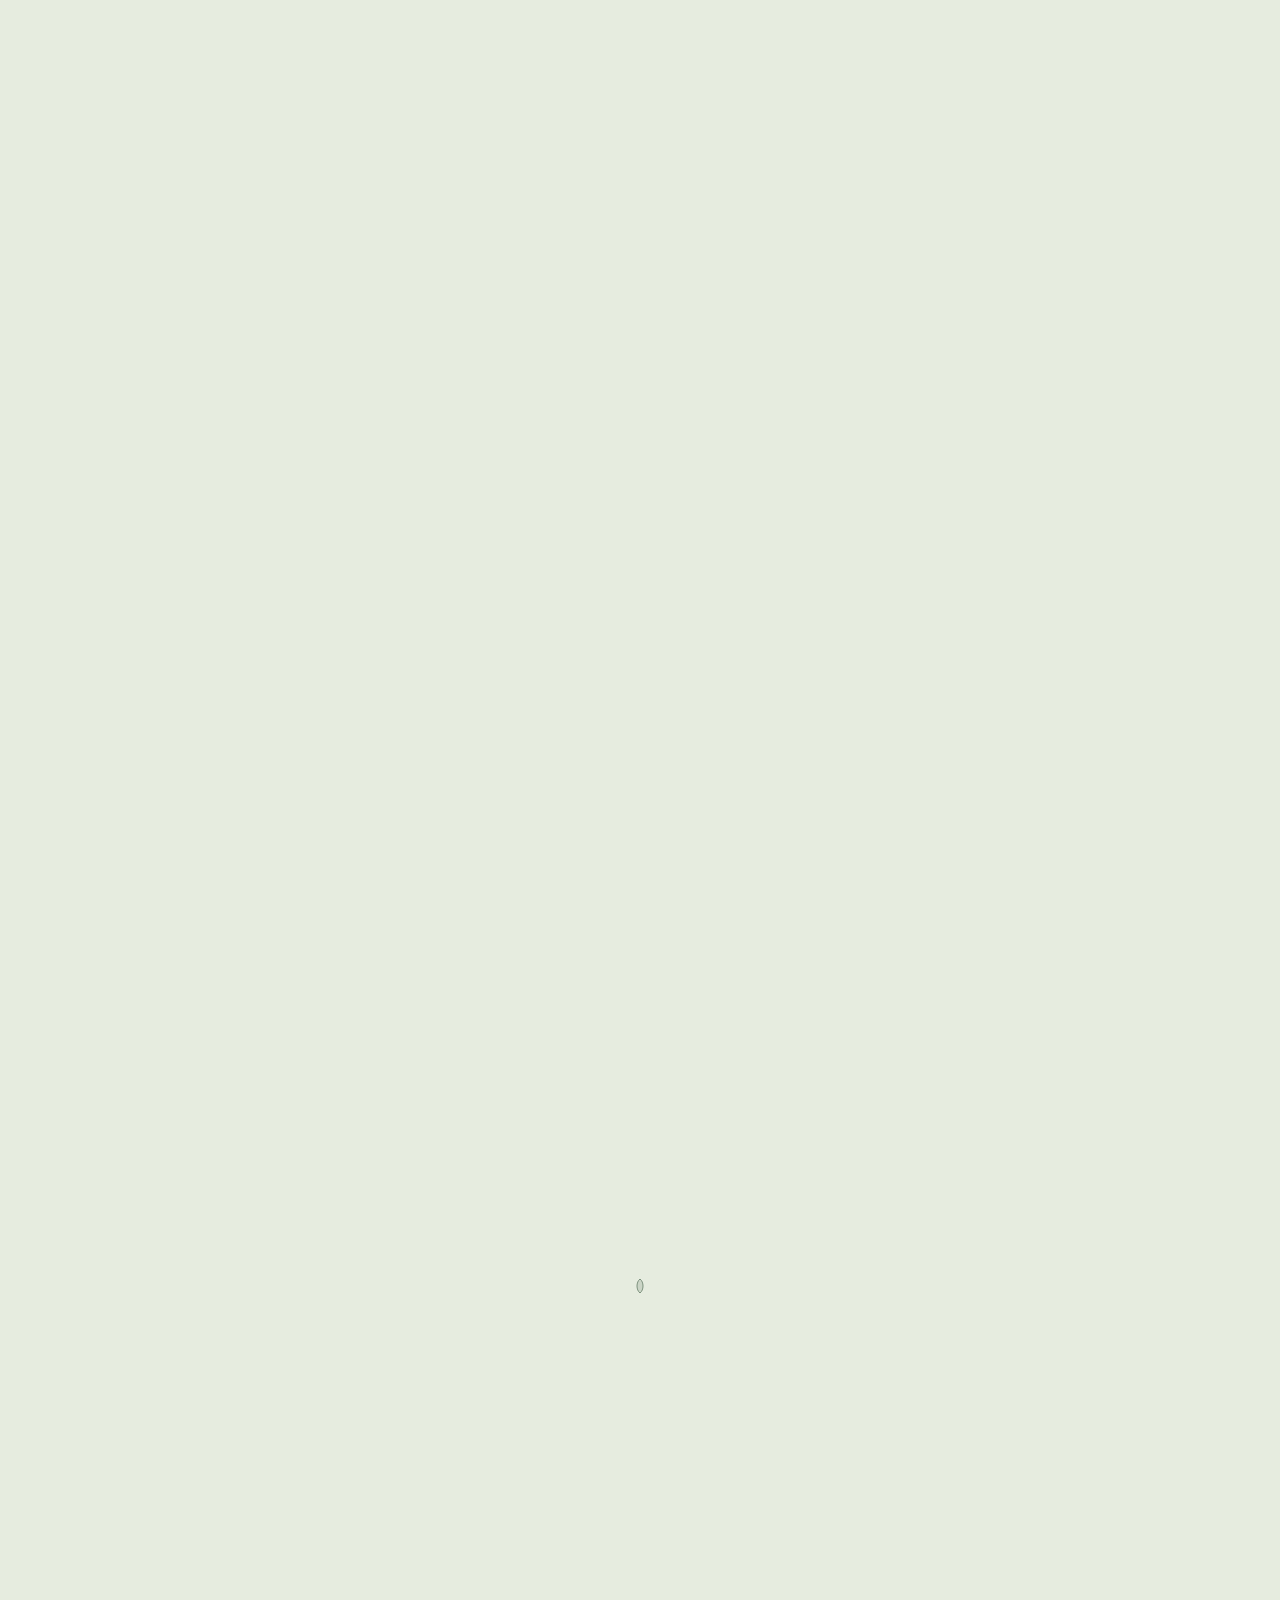
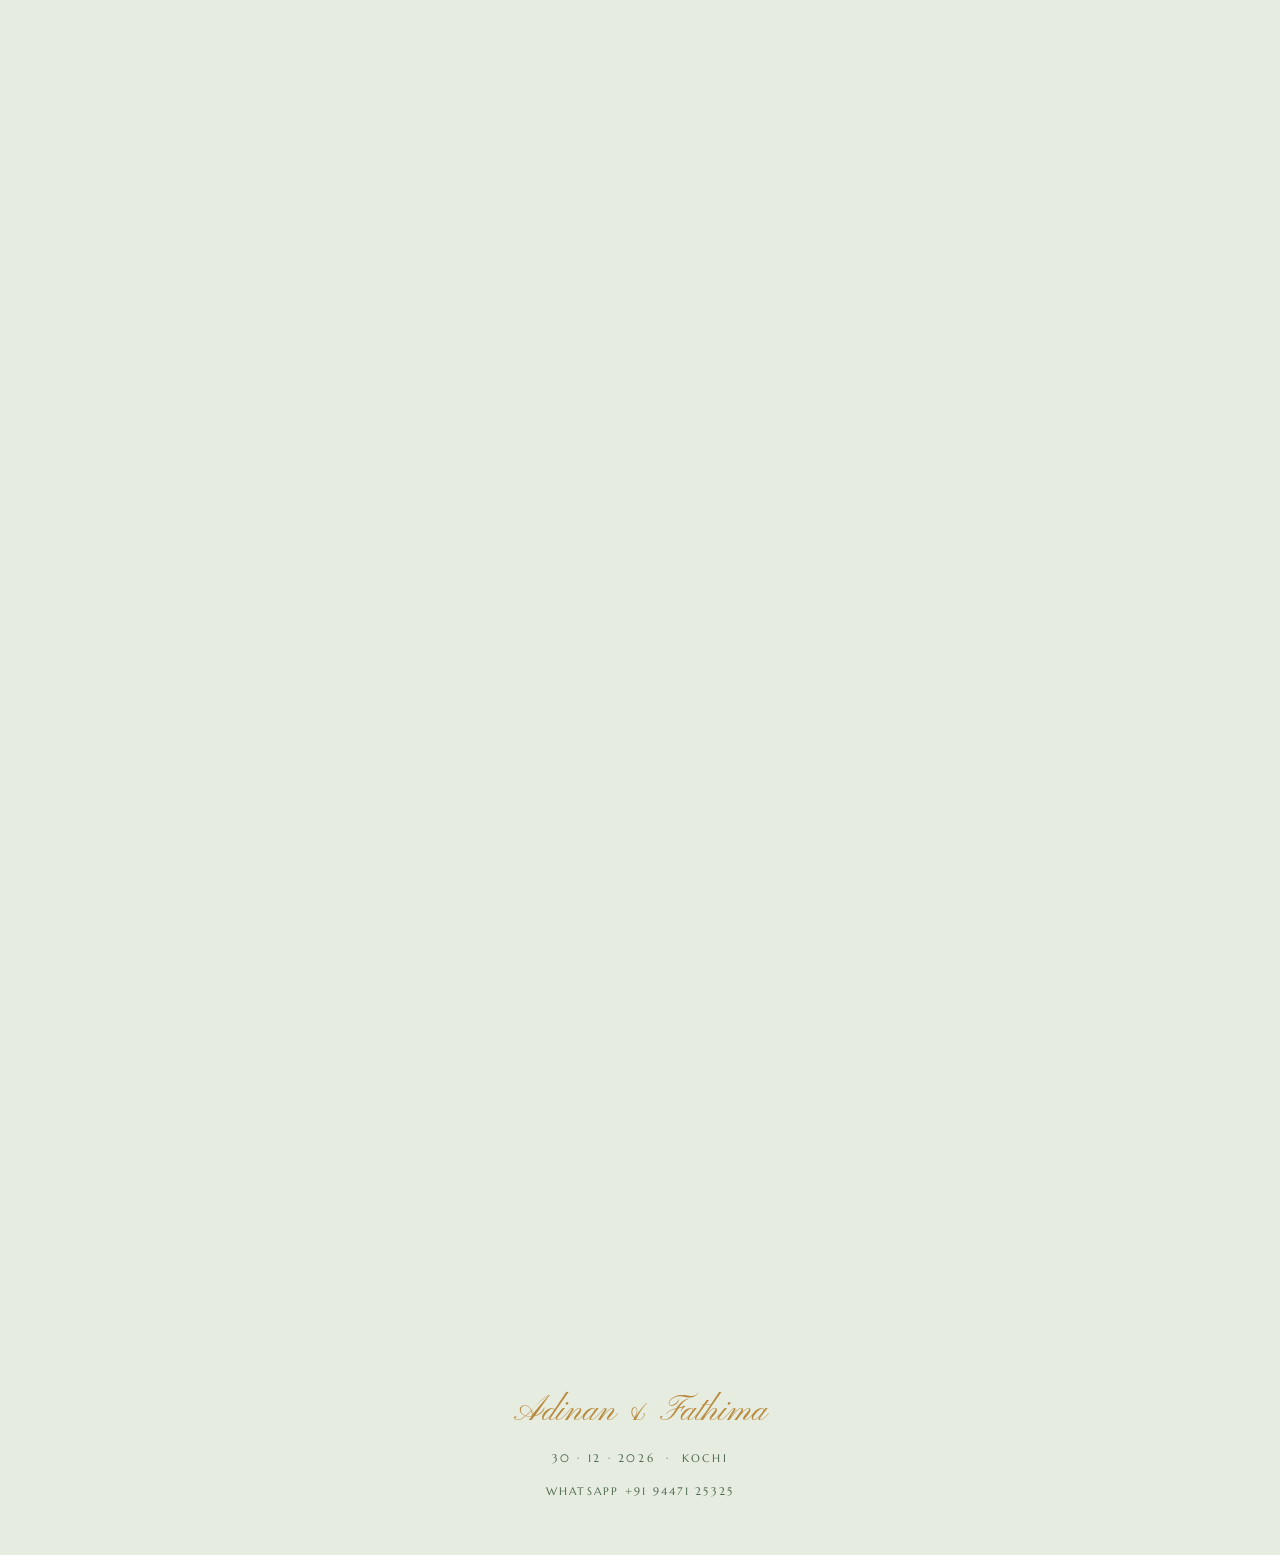
==== commit eb84675f: "Move engagement to KTDC Bolgatty Palace, 30 Dec at 6:00 PM Venue changes from CIAL Golf Course to KT" ====
--- a/index.html
+++ b/index.html
@@ -4,9 +4,9 @@
 <meta charset="utf-8">
 <meta name="viewport" content="width=device-width, initial-scale=1, viewport-fit=cover">
 <title>Adinan &amp; Fathima's Engagement</title>
-<meta name="description" content="Abdul Vahab & Najeema K invite you to the engagement of their son Adinan AV with Fathima Nazneen, daughter of PV Nihas & Simi Nihas. 30 December 2026, 5:00 PM, CIAL Golf Course, Nedumbassery, Kochi.">
+<meta name="description" content="Abdul Vahab & Najeema K invite you to the engagement of their son Adinan AV with Fathima Nazneen, daughter of PV Nihas & Simi Nihas. 30 December 2026, 6:00 PM, KTDC Bolgatty Palace, Bolgatty Island, Kochi.">
 <meta property="og:title" content="Adinan &amp; Fathima's Engagement · 30 December 2026">
-<meta property="og:description" content="5:00 PM · CIAL Golf Course, Nedumbassery, Kochi. Your presence and blessings would honour us.">
+<meta property="og:description" content="6:00 PM · KTDC Bolgatty Palace, Bolgatty Island, Kochi. Your presence and blessings would honour us.">
 <meta property="og:type" content="website">
 <meta name="theme-color" content="#e6ecdf">
 <link rel="icon" href="favicon.svg" type="image/svg+xml">
@@ -51,17 +51,7 @@
     <div class="hero__inner">
       <p class="eyebrow" data-reveal="blur">You are invited to the engagement of</p>
       <h1 class="hero__name script gold-text" id="hero-name"><span>Adinan AV</span><span class="hero__amp">&amp;</span><span>Fathima Nazneen</span></h1>
-      <p class="hero__meta" data-reveal style="--d:.9s"><span>30 December 2026</span><span>5:00 PM</span><span>Kochi</span></p>
-      <div class="hero__links" data-reveal style="--d:1.1s">
-        <a class="btn btn--primary" href="evening.html">
-          <svg viewBox="0 0 24 24" fill="none" stroke="currentColor" stroke-width="1.6" stroke-linecap="round" stroke-linejoin="round" aria-hidden="true"><circle cx="12" cy="12" r="8.5"/><path d="M12 7.5V12l3 2"/></svg>
-          The Evening
-        </a>
-        <a class="btn" href="venue.html">
-          <svg viewBox="0 0 24 24" fill="none" stroke="currentColor" stroke-width="1.6" stroke-linecap="round" stroke-linejoin="round" aria-hidden="true"><path d="M12 21s-6.5-6.2-6.5-11a6.5 6.5 0 0 1 13 0c0 4.8-6.5 11-6.5 11z"/><circle cx="12" cy="10" r="2.3"/></svg>
-          Venue
-        </a>
-      </div>
+      <p class="hero__meta" data-reveal style="--d:.9s"><span>30 December 2026</span><span>6:00 PM</span><span>Kochi</span></p>
     </div>
     <a class="scroll-cue" href="#letter">Scroll<i></i></a>
   </section>
@@ -94,7 +84,7 @@
     </svg>
     <div class="wrap wrap--wide">
       <p class="eyebrow" data-reveal>When &amp; where</p>
-      <h2 class="title" id="when-title" data-reveal style="--d:.1s">An evening on the greens</h2>
+      <h2 class="title" id="when-title" data-reveal style="--d:.1s">An evening by the backwaters</h2>
       <div class="details panel" data-reveal style="--d:.2s">
         <div class="detail" data-reveal="left" style="--d:.35s">
           <svg viewBox="0 0 24 24" fill="none" stroke="currentColor" stroke-width="1.4" stroke-linecap="round" stroke-linejoin="round" aria-hidden="true"><rect x="3.5" y="5" width="17" height="15.5" rx="2.5"/><path d="M3.5 10h17M8 3v4M16 3v4"/></svg>
@@ -105,14 +95,14 @@
         <div class="detail" data-reveal style="--d:.45s">
           <svg viewBox="0 0 24 24" fill="none" stroke="currentColor" stroke-width="1.4" stroke-linecap="round" stroke-linejoin="round" aria-hidden="true"><circle cx="12" cy="12" r="8.5"/><path d="M12 7.5V12l3 2"/></svg>
           <span class="detail__label">Time</span>
-          <span class="detail__value">5:00 PM</span>
+          <span class="detail__value">6:00 PM</span>
           <span class="detail__sub">Evening</span>
         </div>
         <div class="detail detail--wide" data-reveal="right" style="--d:.55s">
           <svg viewBox="0 0 24 24" fill="none" stroke="currentColor" stroke-width="1.4" stroke-linecap="round" stroke-linejoin="round" aria-hidden="true"><path d="M12 21s-6.5-6.2-6.5-11a6.5 6.5 0 0 1 13 0c0 4.8-6.5 11-6.5 11z"/><circle cx="12" cy="10" r="2.3"/></svg>
           <span class="detail__label">Venue</span>
-          <span class="detail__value">CIAL Golf Course<br>Nedumbassery, Kochi</span>
-          <span class="detail__sub">Beside Cochin International Airport</span>
+          <span class="detail__value">KTDC Bolgatty Palace<br>Bolgatty Island, Kochi</span>
+          <span class="detail__sub">Mulavukad, across the water from Ernakulam</span>
         </div>
       </div>
 
@@ -181,15 +171,15 @@
       <p class="eyebrow" data-reveal id="more-title">Plan your evening</p>
       <div class="cards">
         <a class="card-link" href="evening.html" data-reveal style="--d:.05s">
-          <span class="eyebrow">Wednesday · 5:00 PM</span>
+          <span class="eyebrow">Wednesday · 6:00 PM</span>
           <h3>The Evening</h3>
           <p>The date, the hour, and a reminder for your calendar.</p>
           <span class="arrow">Read more →</span>
         </a>
         <a class="card-link" href="venue.html" data-reveal style="--d:.15s">
-          <span class="eyebrow">Nedumbassery</span>
+          <span class="eyebrow">Bolgatty Island</span>
           <h3>The Venue</h3>
-          <p>How to reach CIAL Golf Course from the airport, Aluva and Kochi city.</p>
+          <p>How to reach Bolgatty Palace from Ernakulam, the airport and Fort Kochi.</p>
           <span class="arrow">Get directions →</span>
         </a>
       </div>
--- a/css/style.css
+++ b/css/style.css
@@ -386,7 +386,12 @@
 .intro-active body { overflow: hidden; }
 .intro-active .hero__name { animation-play-state: paused; }
 
-@media (prefers-reduced-motion: reduce) { .js .intro { display: none; } }
+/* Reduce Motion: the same envelope, opened with gentle fades instead of movement */
+.intro--calm .env, .intro--calm .env__seal, .intro--calm .intro__hint { animation: none; }
+.intro--calm .env__flap, .intro--calm .env__letter, .intro--calm .env__seal { transition: opacity .6s ease; }
+.intro--calm.is-opening .env__flap { transform: none; opacity: 0; }
+.intro--calm.is-opening .env__letter { transform: none; z-index: 7; }
+.intro--calm.is-opening .env__seal { transform: none; }
 
 /* ---------- couple names, family, contact ---------- */
 .hero__name { font-size: clamp(3rem, 1.9rem + 6vw, 6.6rem); line-height: 1.05; }
@@ -454,8 +459,7 @@
 .parents { font-style: italic; margin-top: -.6rem; }
 .parents span { white-space: nowrap; }
 
-/* ---------- no menu bar: buttons on the home page, a back link elsewhere ---------- */
-.hero__links { display: flex; flex-wrap: wrap; gap: .8rem; justify-content: center; margin-top: .6rem; }
+/* ---------- no menu bar: a back link on inner pages ---------- */
 .back {
   position: fixed; z-index: 40;
   top: calc(14px + env(safe-area-inset-top, 0px)); left: 16px;
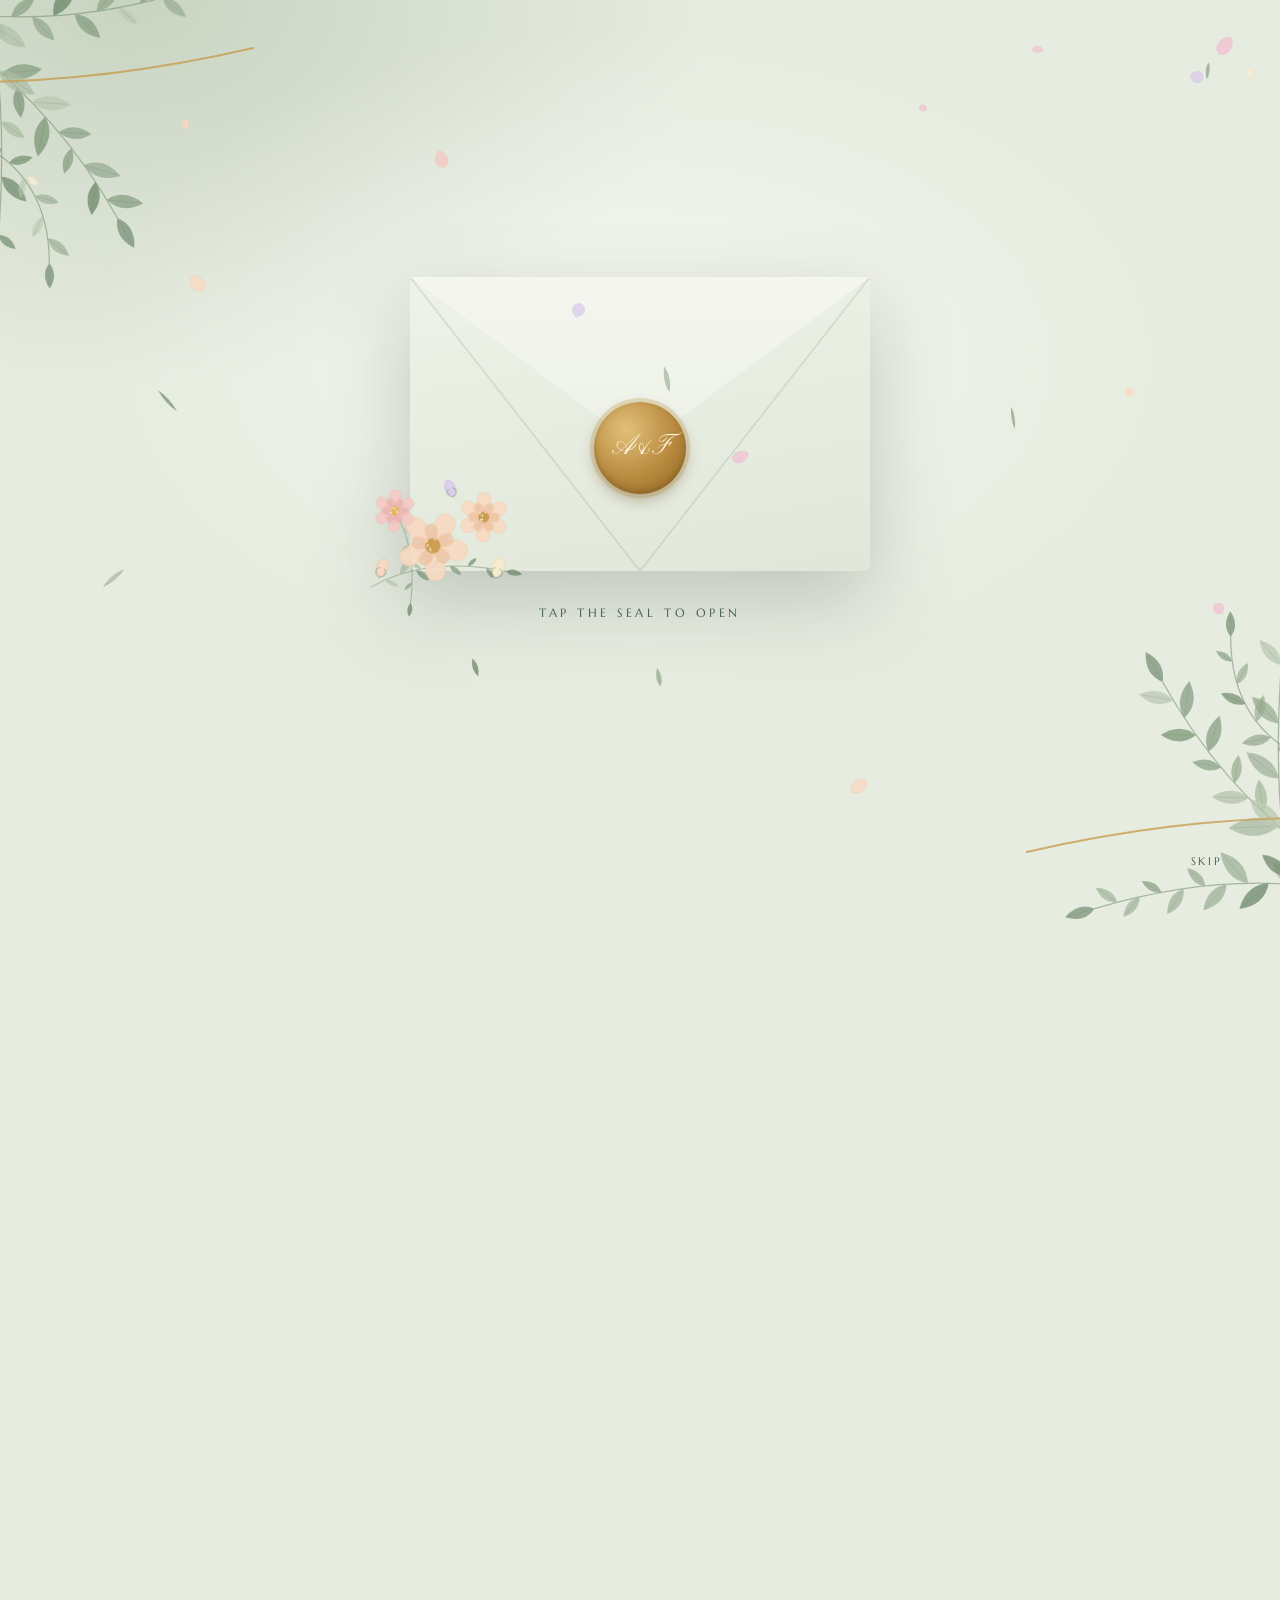
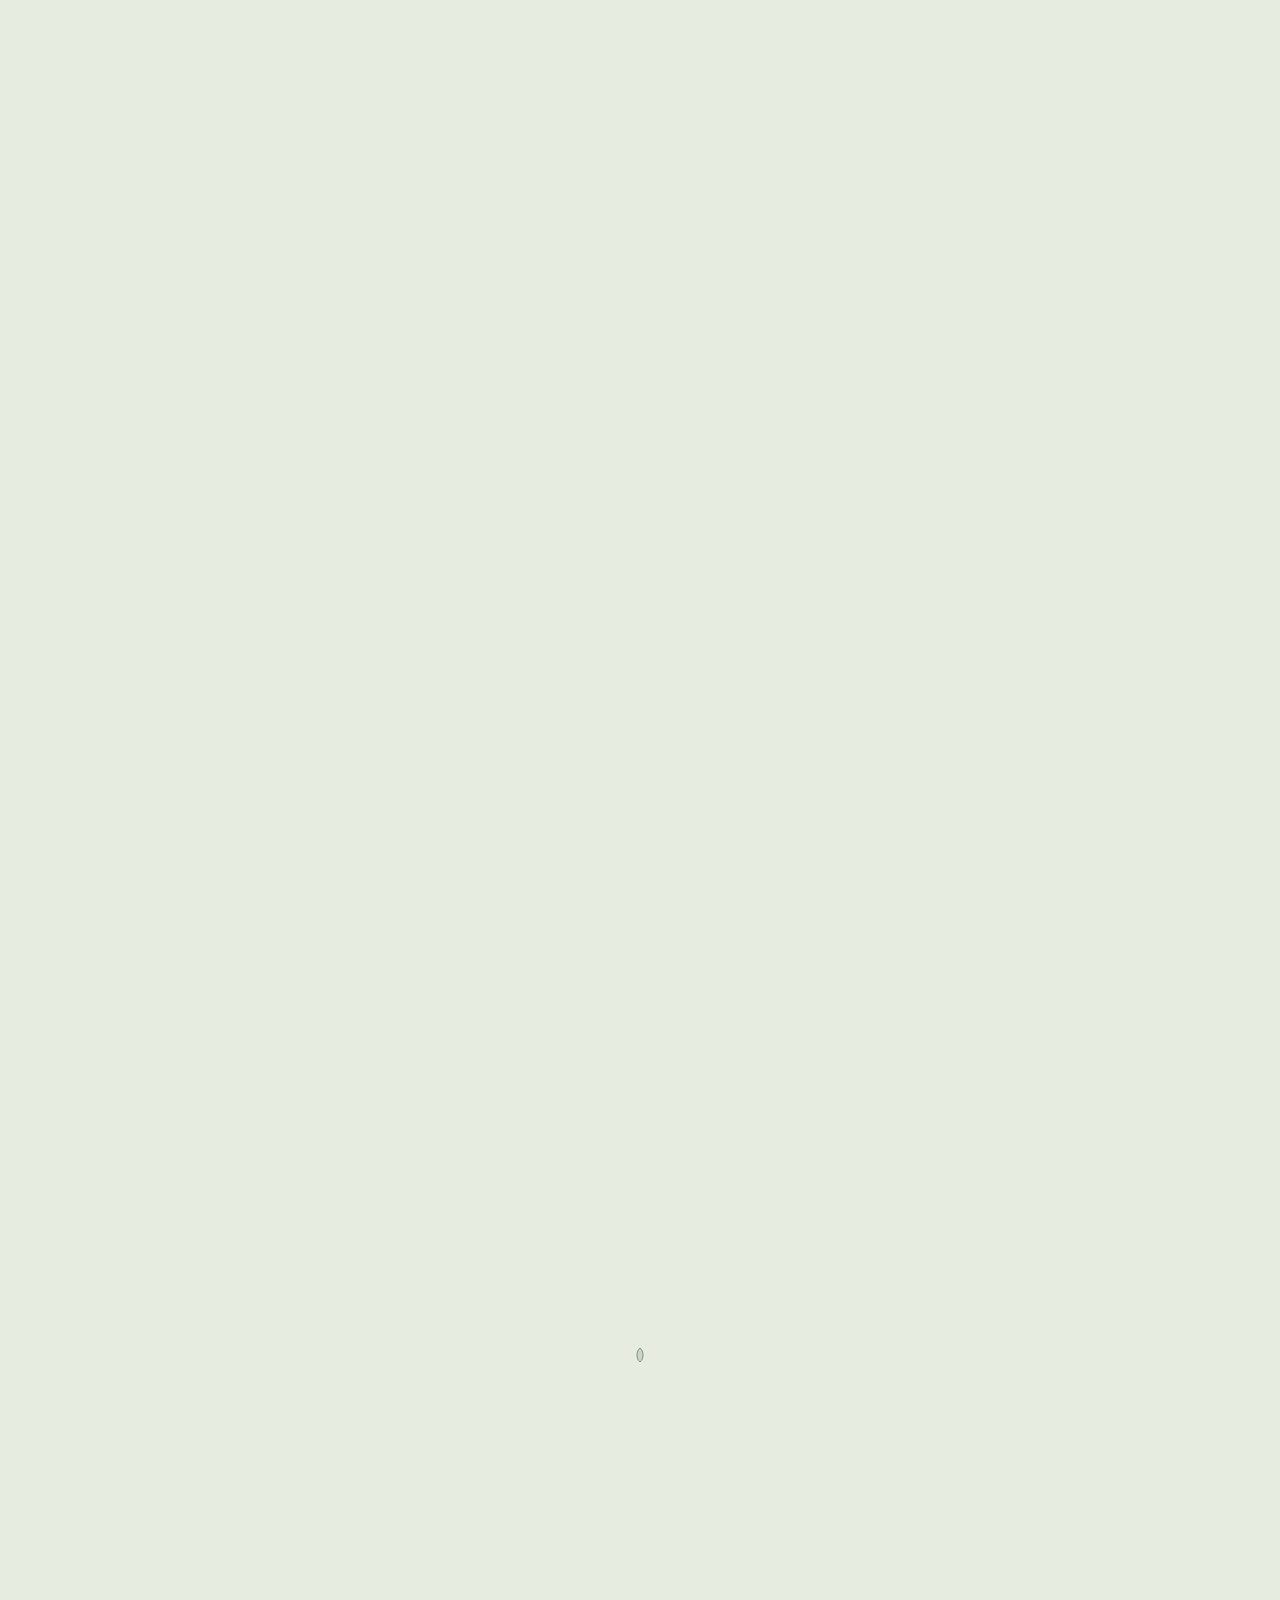
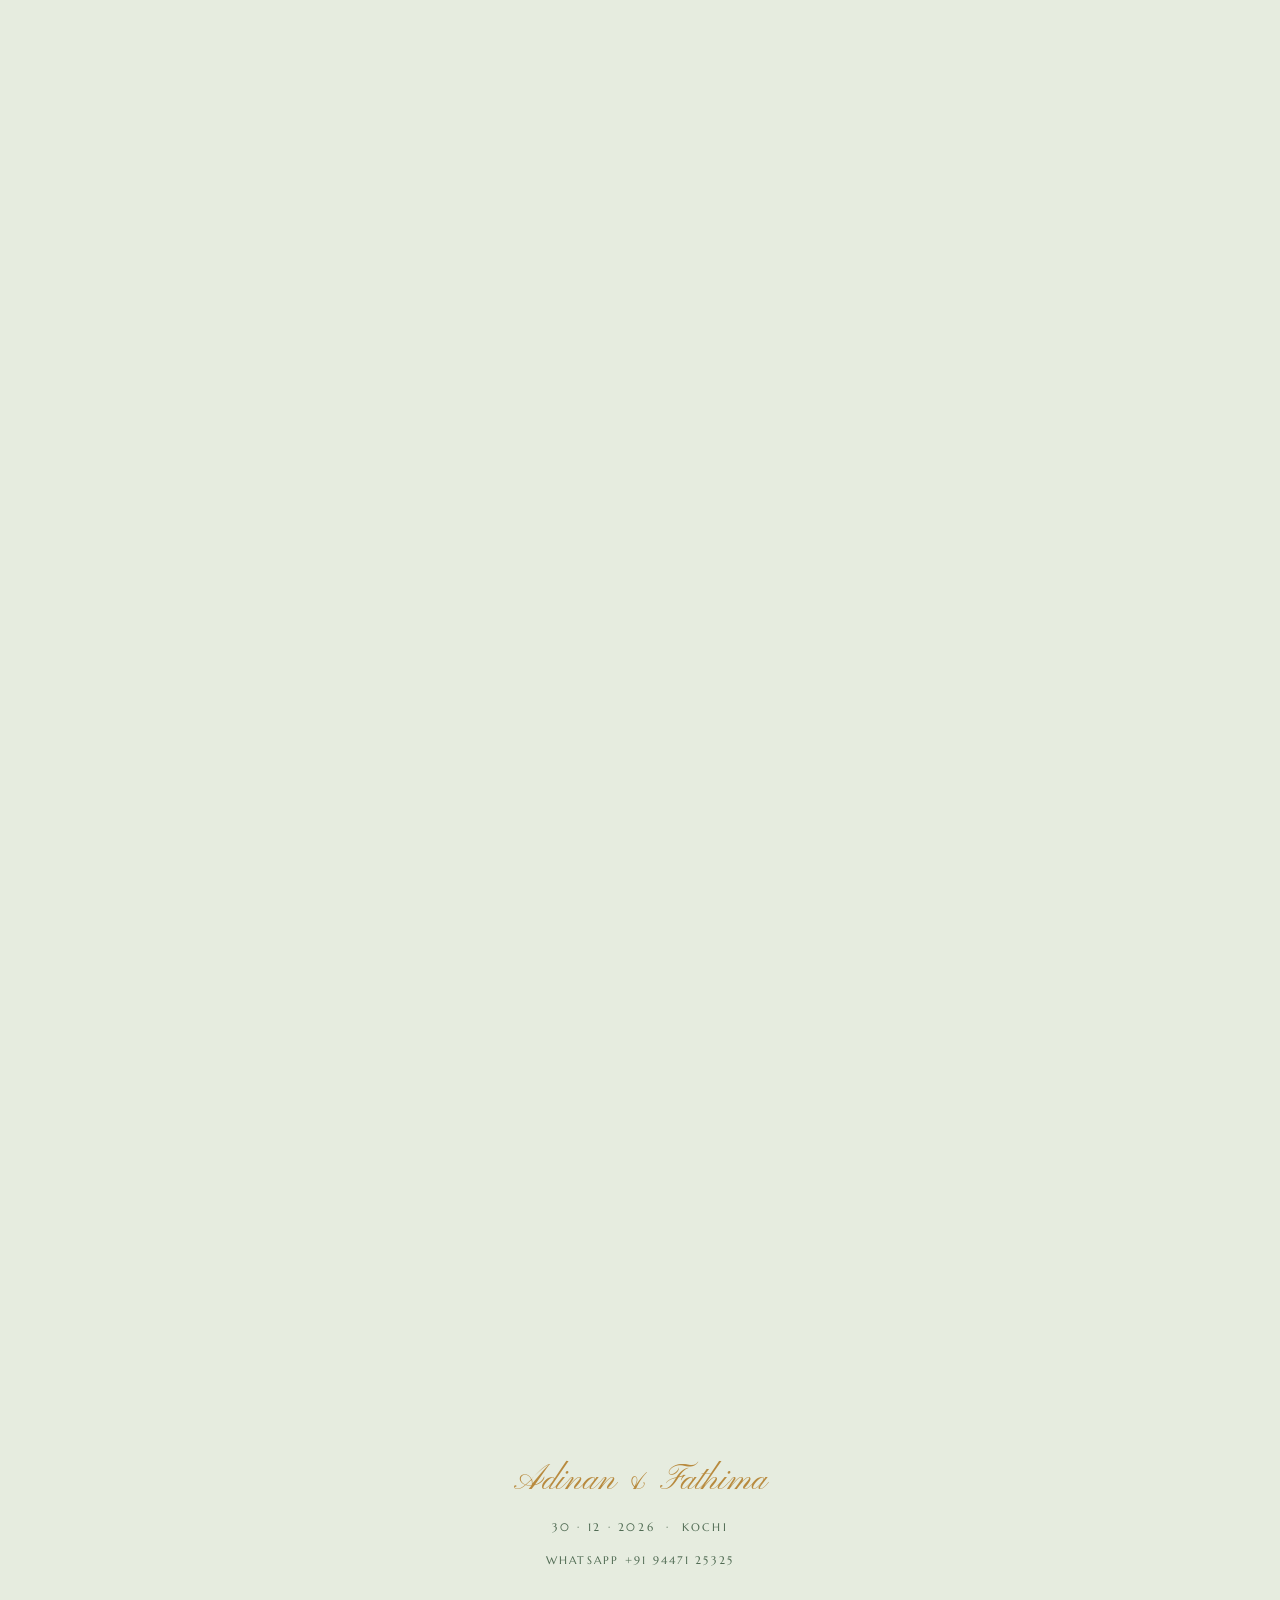
==== commit f45769cf: "Add Open location button to the venue card on the home page Opens the Bolgatty Palace Google Maps li" ====
--- a/index.html
+++ b/index.html
@@ -103,6 +103,10 @@
           <span class="detail__label">Venue</span>
           <span class="detail__value">KTDC Bolgatty Palace<br>Bolgatty Island, Kochi</span>
           <span class="detail__sub">Mulavukad, across the water from Ernakulam</span>
+          <a class="btn btn--primary detail__btn" target="_blank" rel="noopener" href="https://share.google/j3BjIVSDc9DOSZ9Fn">
+            <svg viewBox="0 0 24 24" fill="none" stroke="currentColor" stroke-width="1.6" stroke-linecap="round" stroke-linejoin="round" aria-hidden="true"><path d="M12 21s-6.5-6.2-6.5-11a6.5 6.5 0 0 1 13 0c0 4.8-6.5 11-6.5 11z"/><circle cx="12" cy="10" r="2.3"/></svg>
+            Open location
+          </a>
         </div>
       </div>
 
--- a/css/style.css
+++ b/css/style.css
@@ -197,6 +197,8 @@
 .detail__label { font-family: var(--f-display); font-size: .7rem; letter-spacing: .24em; text-transform: uppercase; color: var(--sage-deep); }
 .detail__value { font-style: italic; font-weight: 500; line-height: 1.3; }
 .detail__sub { font-size: var(--step--1); color: var(--sage-deep); line-height: 1.3; }
+.detail__btn { margin-top: .8rem; }
+.detail .detail__btn svg { width: 16px; height: 16px; color: currentColor; }
 @media (max-width: 600px) {
   .details { grid-template-columns: 1fr 1fr; }
   .detail--wide { grid-column: 1 / -1; border-left: 0 !important; border-top: 1px solid var(--line); }
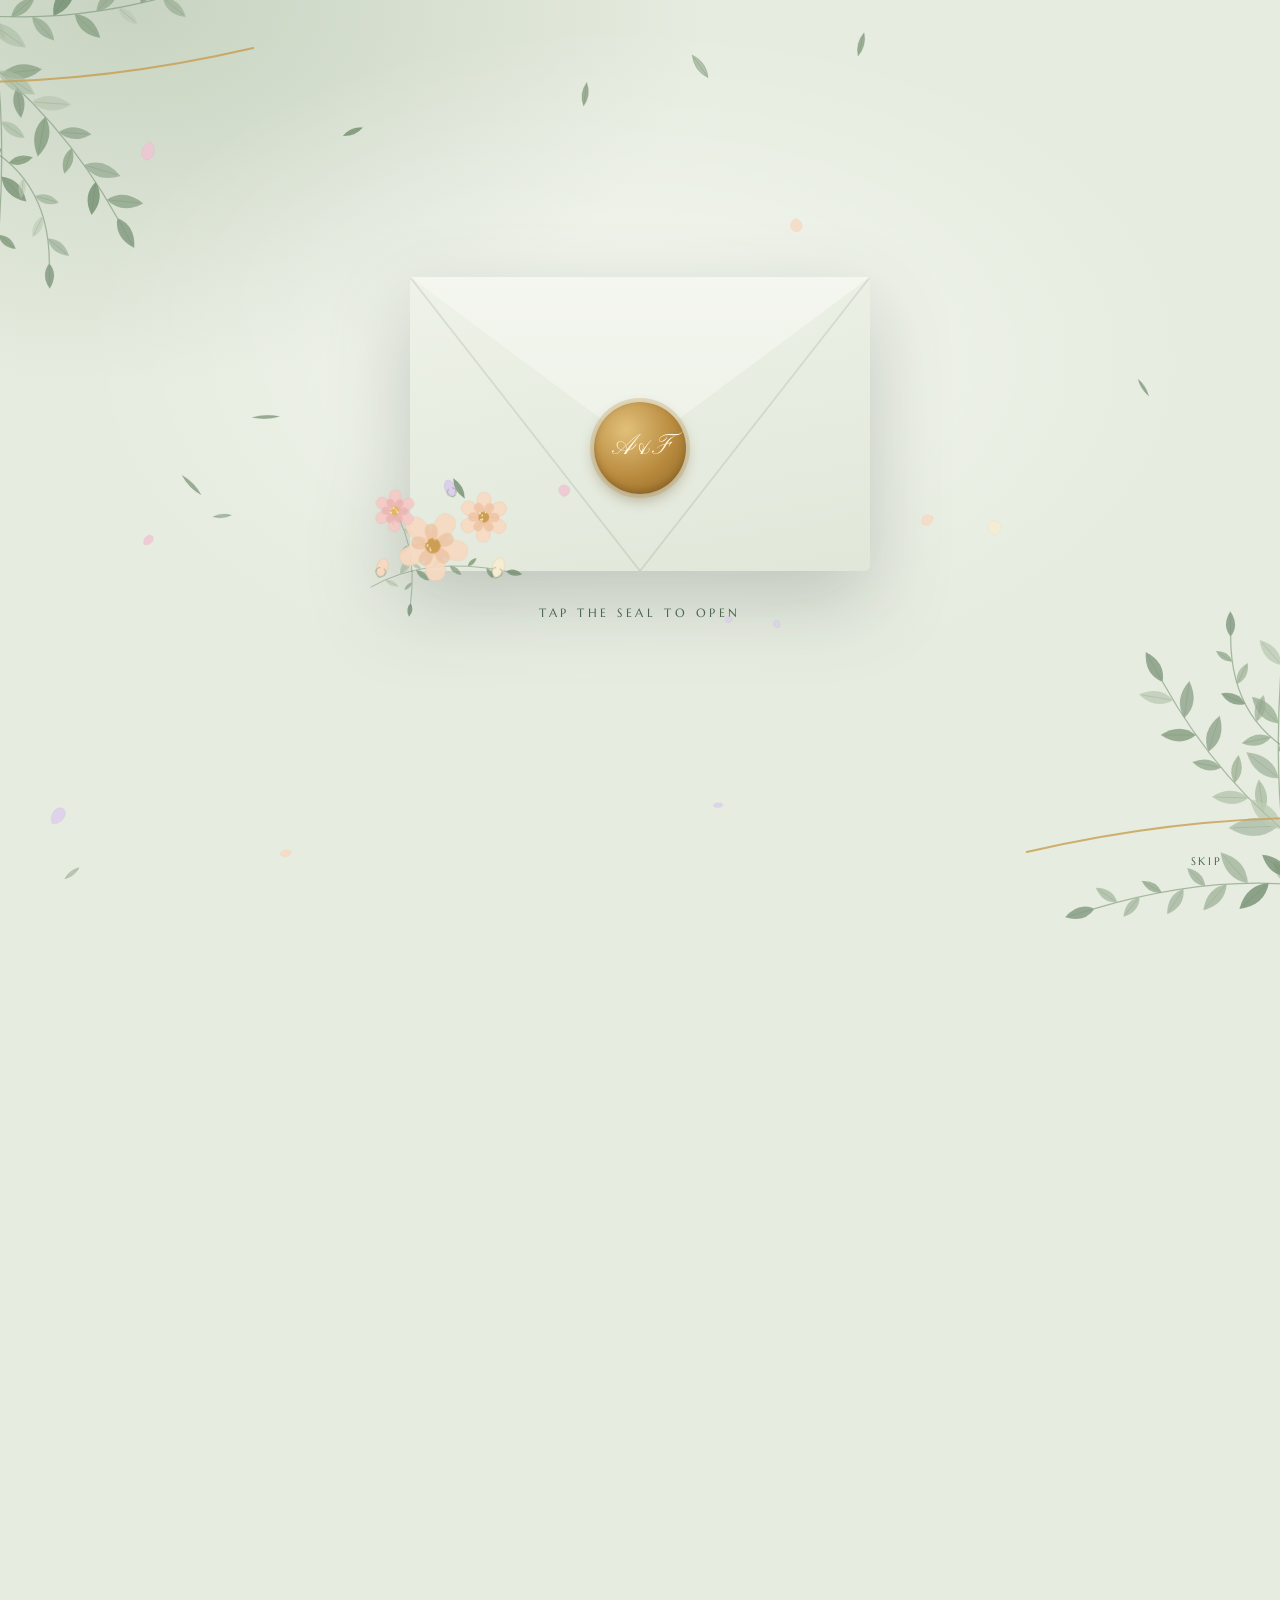
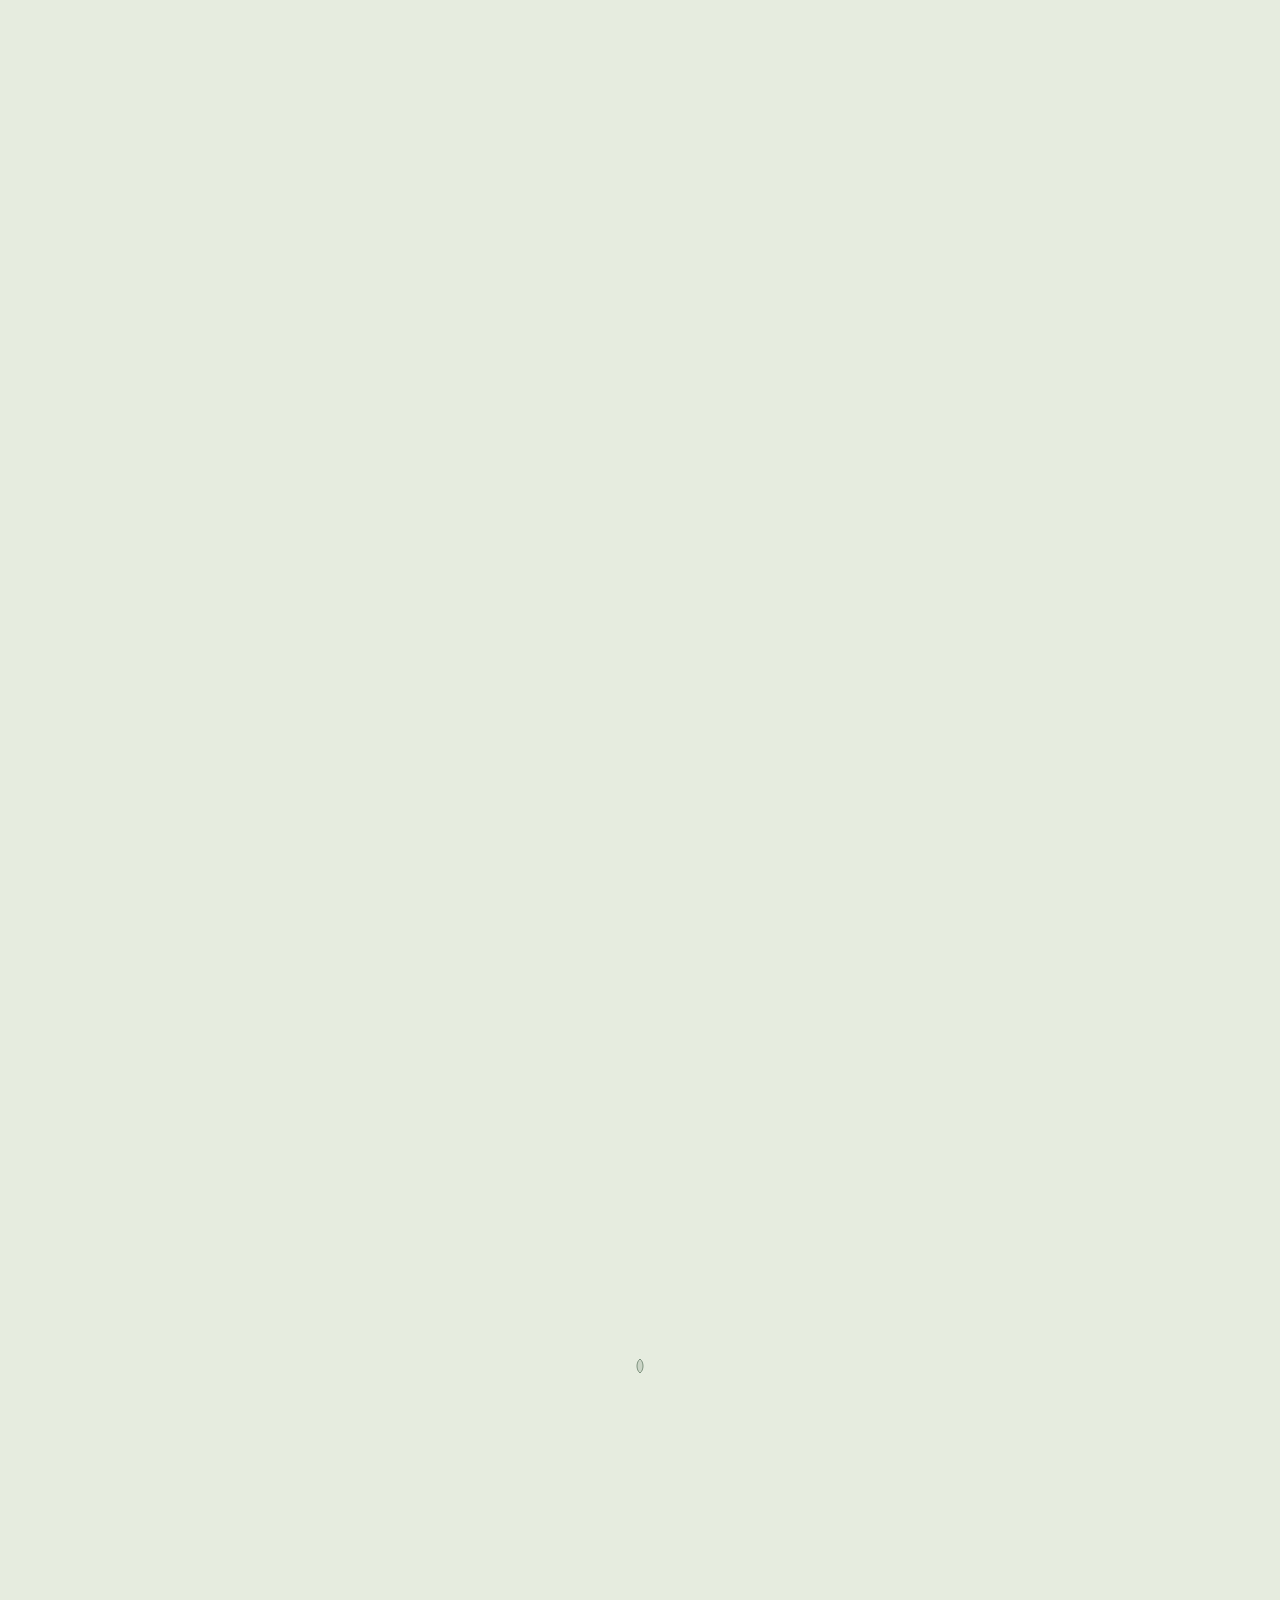
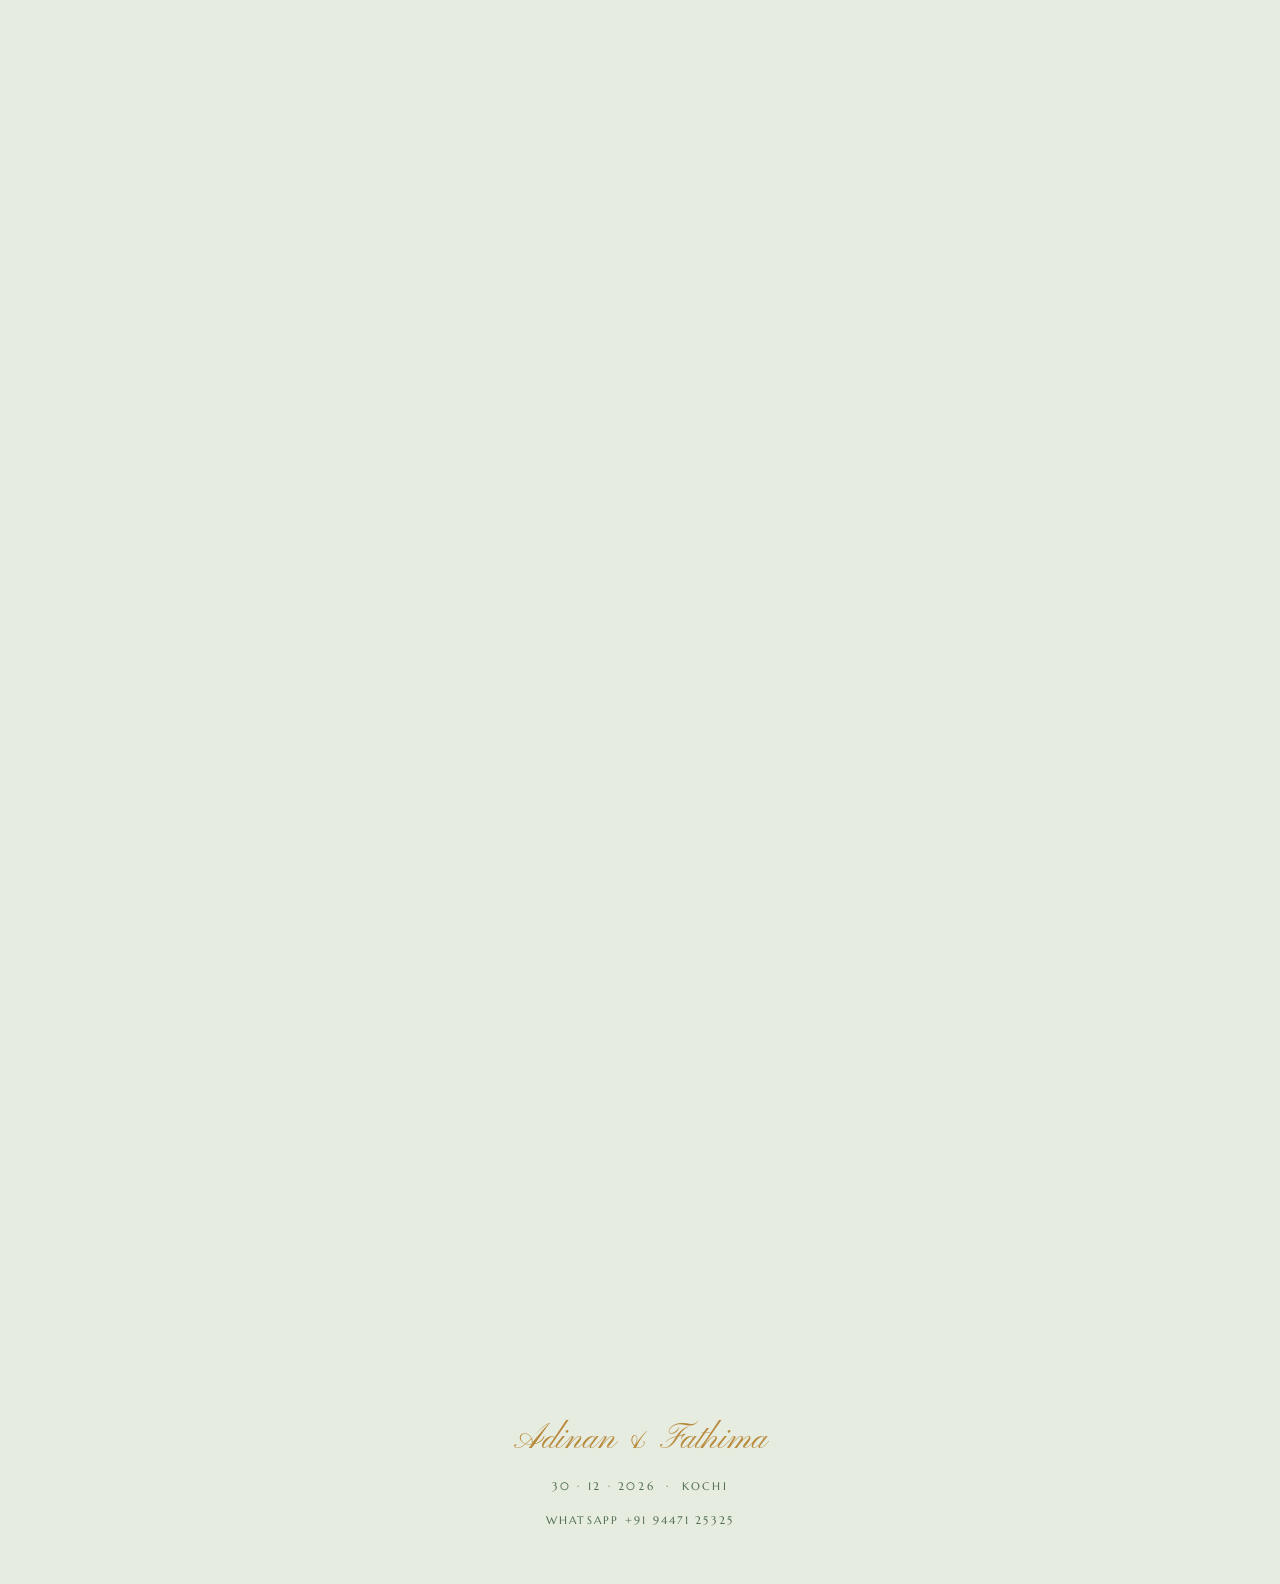
==== commit 2ef0ab2e: "Shorten With love list and make the couple's names stand out With love now lists Salman AV, Safwan A" ====
--- a/index.html
+++ b/index.html
@@ -50,7 +50,7 @@
     <div class="flowers flowers--b flowers--flip" data-reveal="zoom" aria-hidden="true"><svg viewBox="0 0 220 210" data-flowers="8"></svg></div>
     <div class="hero__inner">
       <p class="eyebrow" data-reveal="blur">You are invited to the engagement of</p>
-      <h1 class="hero__name script gold-text" id="hero-name"><span>Adinan AV</span><span class="hero__amp">&amp;</span><span>Fathima Nazneen</span></h1>
+      <h1 class="hero__name script" id="hero-name"><span class="name-gold">Adinan AV</span><span class="hero__amp name-gold">&amp;</span><span class="name-gold">Fathima Nazneen</span></h1>
       <p class="hero__meta" data-reveal style="--d:.9s"><span>30 December 2026</span><span>6:00 PM</span><span>Kochi</span></p>
     </div>
     <a class="scroll-cue" href="#letter">Scroll<i></i></a>
@@ -64,9 +64,9 @@
       <p class="eyebrow">Engagement Ceremony</p>
       <p class="salute" data-reveal style="--d:.15s">Dear Loved Ones,</p>
       <p data-reveal style="--d:.3s">We cordially invite you to witness the engagement of our son,</p>
-      <p class="name script gold-text" data-reveal style="--d:.45s">Adinan AV</p>
+      <p class="name script" data-reveal style="--d:.45s"><span class="name-gold">Adinan AV</span></p>
       <p class="muted" data-reveal style="--d:.5s;font-style:italic">with</p>
-      <p class="name script gold-text" data-reveal style="--d:.55s">Fathima Nazneen</p>
+      <p class="name script" data-reveal style="--d:.55s"><span class="name-gold">Fathima Nazneen</span></p>
       <p class="muted parents" data-reveal style="--d:.6s">daughter of <span>PV Nihas</span> &amp; <span>Simi Nihas</span></p>
       <p data-reveal style="--d:.6s">Please join us for an evening of celebration and happiness.</p>
       <svg class="ornament" viewBox="0 0 180 18" aria-hidden="true" fill="none" stroke="currentColor" stroke-width="1" data-draw-host>
@@ -144,12 +144,8 @@
         <li data-reveal style="--d:.05s">Salman AV</li>
         <li data-reveal style="--d:.1s">Safwan AV</li>
         <li data-reveal style="--d:.15s">Nazreen</li>
-        <li data-reveal style="--d:.2s">Adhil Abdul Azeez</li>
-        <li data-reveal style="--d:.25s">Ashik Abdul Azeez</li>
-        <li data-reveal style="--d:.3s">Ayisha</li>
-        <li data-reveal style="--d:.35s">Fathima</li>
       </ul>
-      <p class="family__all" data-reveal="zoom" style="--d:.4s">&amp; the whole family<span>Puthen Veedu</span></p>
+      <p class="family__all" data-reveal="zoom" style="--d:.25s">&amp; the whole family<span>Puthen Veedu</span></p>
     </div>
   </section>
 
--- a/css/style.css
+++ b/css/style.css
@@ -112,6 +112,17 @@
   -webkit-background-clip: text; background-clip: text; color: transparent;
   animation: sheen 7s ease-in-out infinite;
 }
+/* couple's names: deeper gold plus a soft shadow so they stand out on the light paper.
+   Shadow sits on an inner span because the reveal/intro animations reset filter on the outer element. */
+.name-gold {
+  display: inline-block; padding: .05em .12em;
+  background: linear-gradient(100deg, #6e4b15 0%, #9a6a22 30%, #c8973f 50%, #9a6a22 70%, #6a4612 100%);
+  background-size: 200% 100%;
+  -webkit-background-clip: text; background-clip: text; color: transparent;
+  filter: drop-shadow(0 1px 0 rgba(255,255,255,.7)) drop-shadow(0 3px 6px rgba(70,45,10,.35));
+  animation: sheen 7s ease-in-out infinite;
+}
+@media (prefers-reduced-motion: reduce) { .name-gold { animation: none; } }
 @keyframes sheen { 0%, 100% { background-position: 0% 0; } 50% { background-position: 100% 0; } }
 
 .title { font-family: var(--f-display); font-size: var(--step-3); line-height: 1.15; letter-spacing: .02em; }
